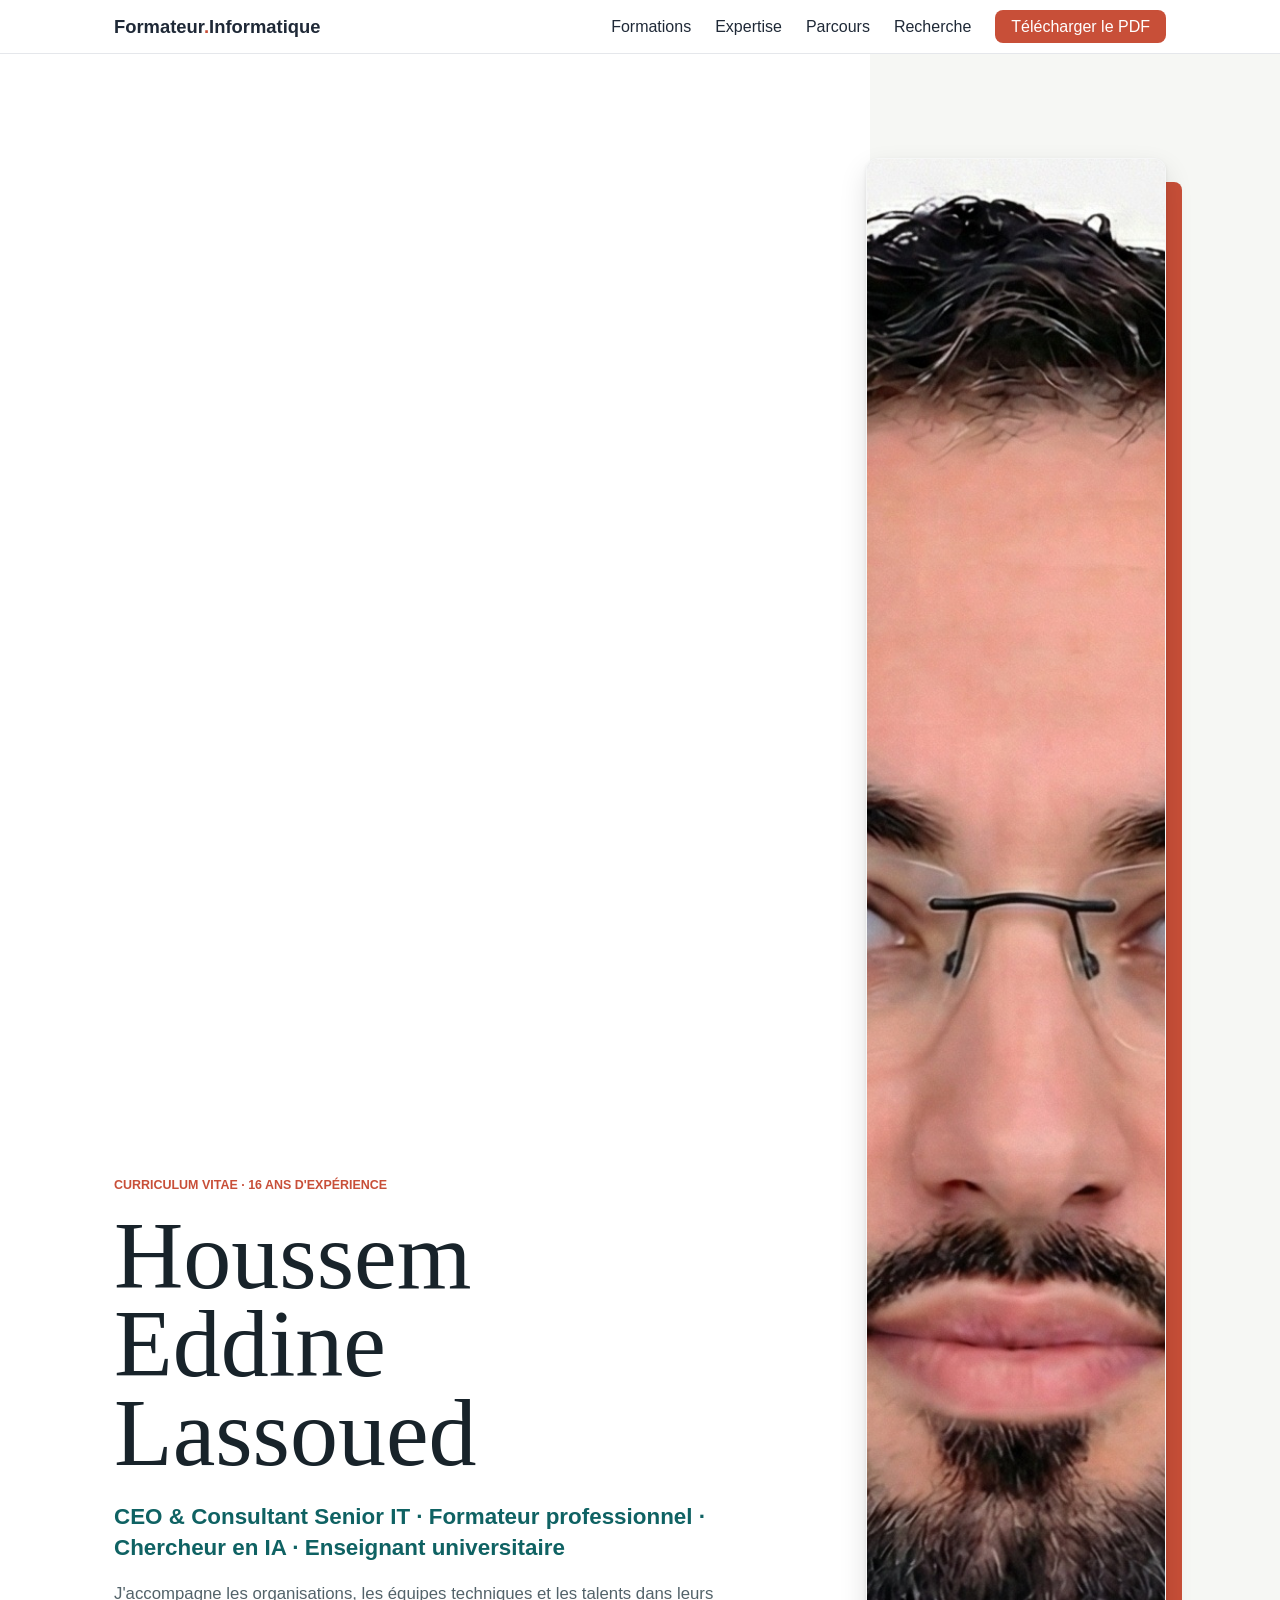
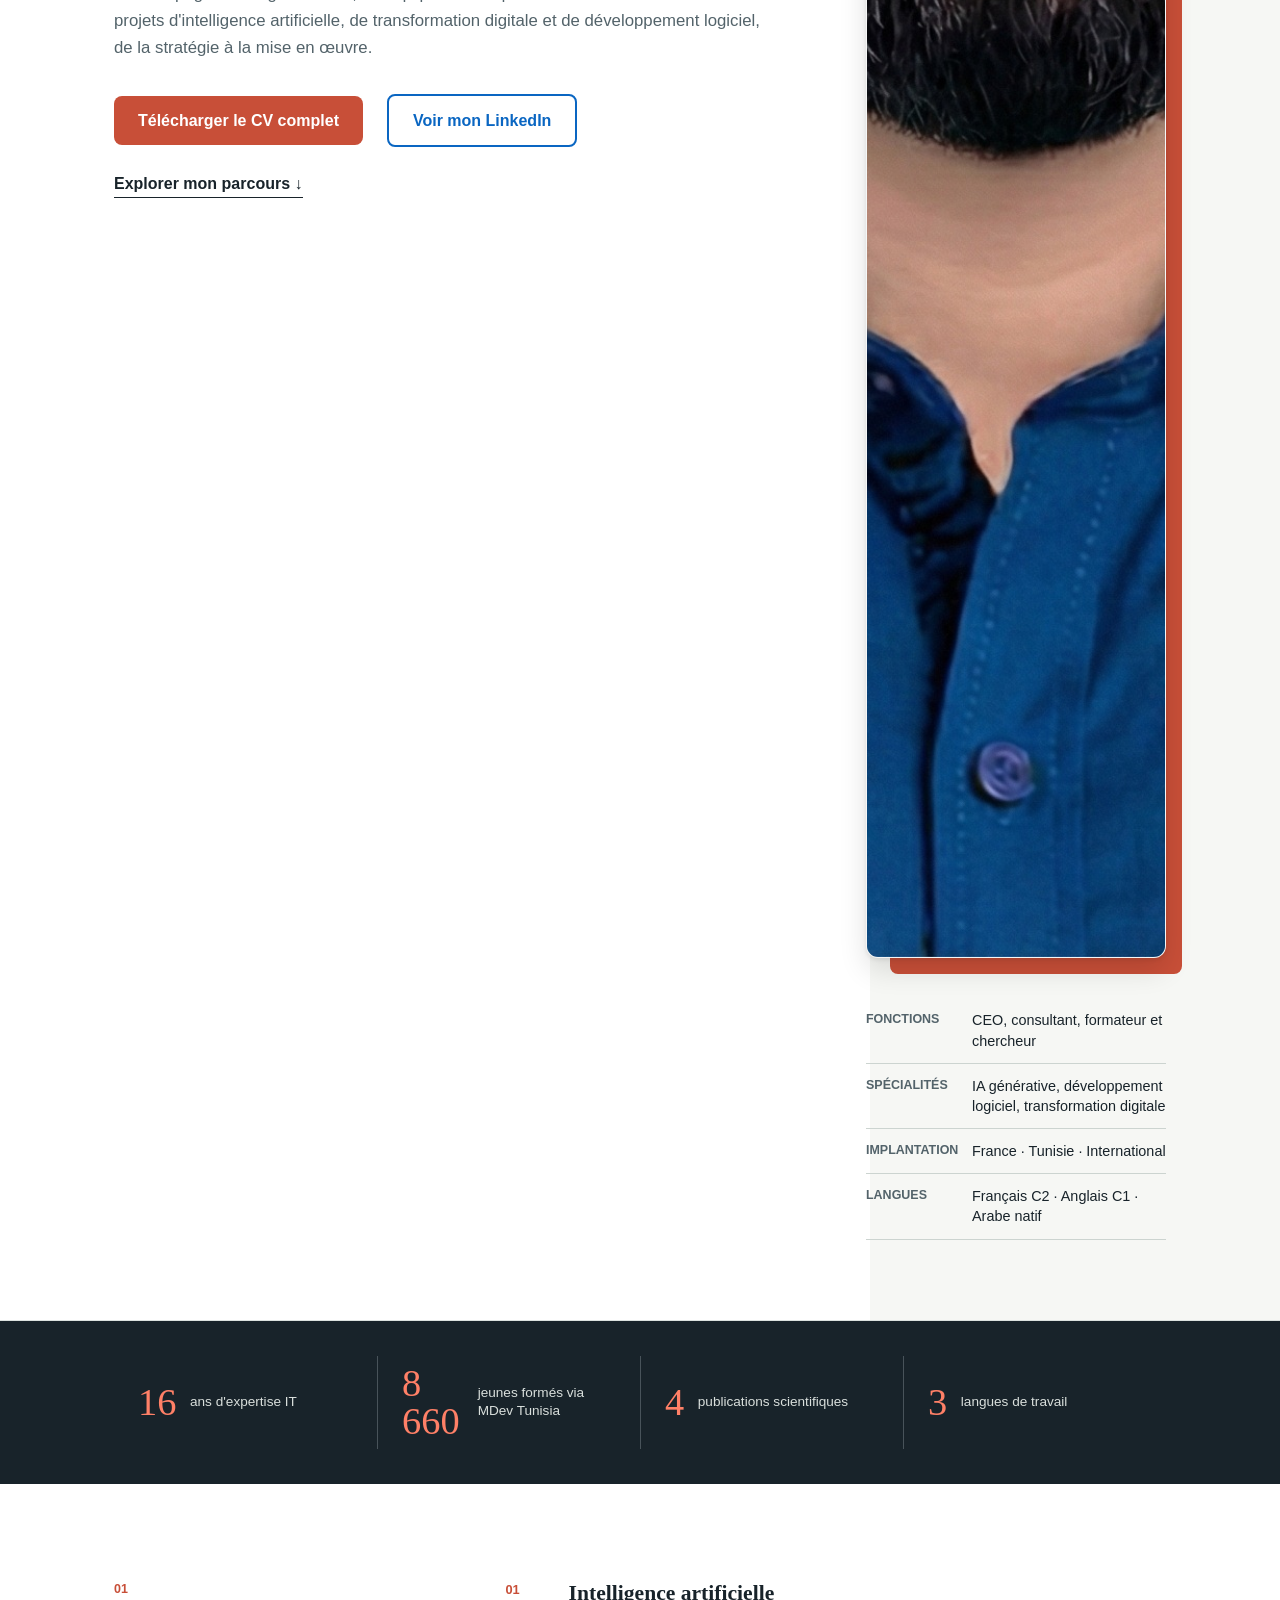
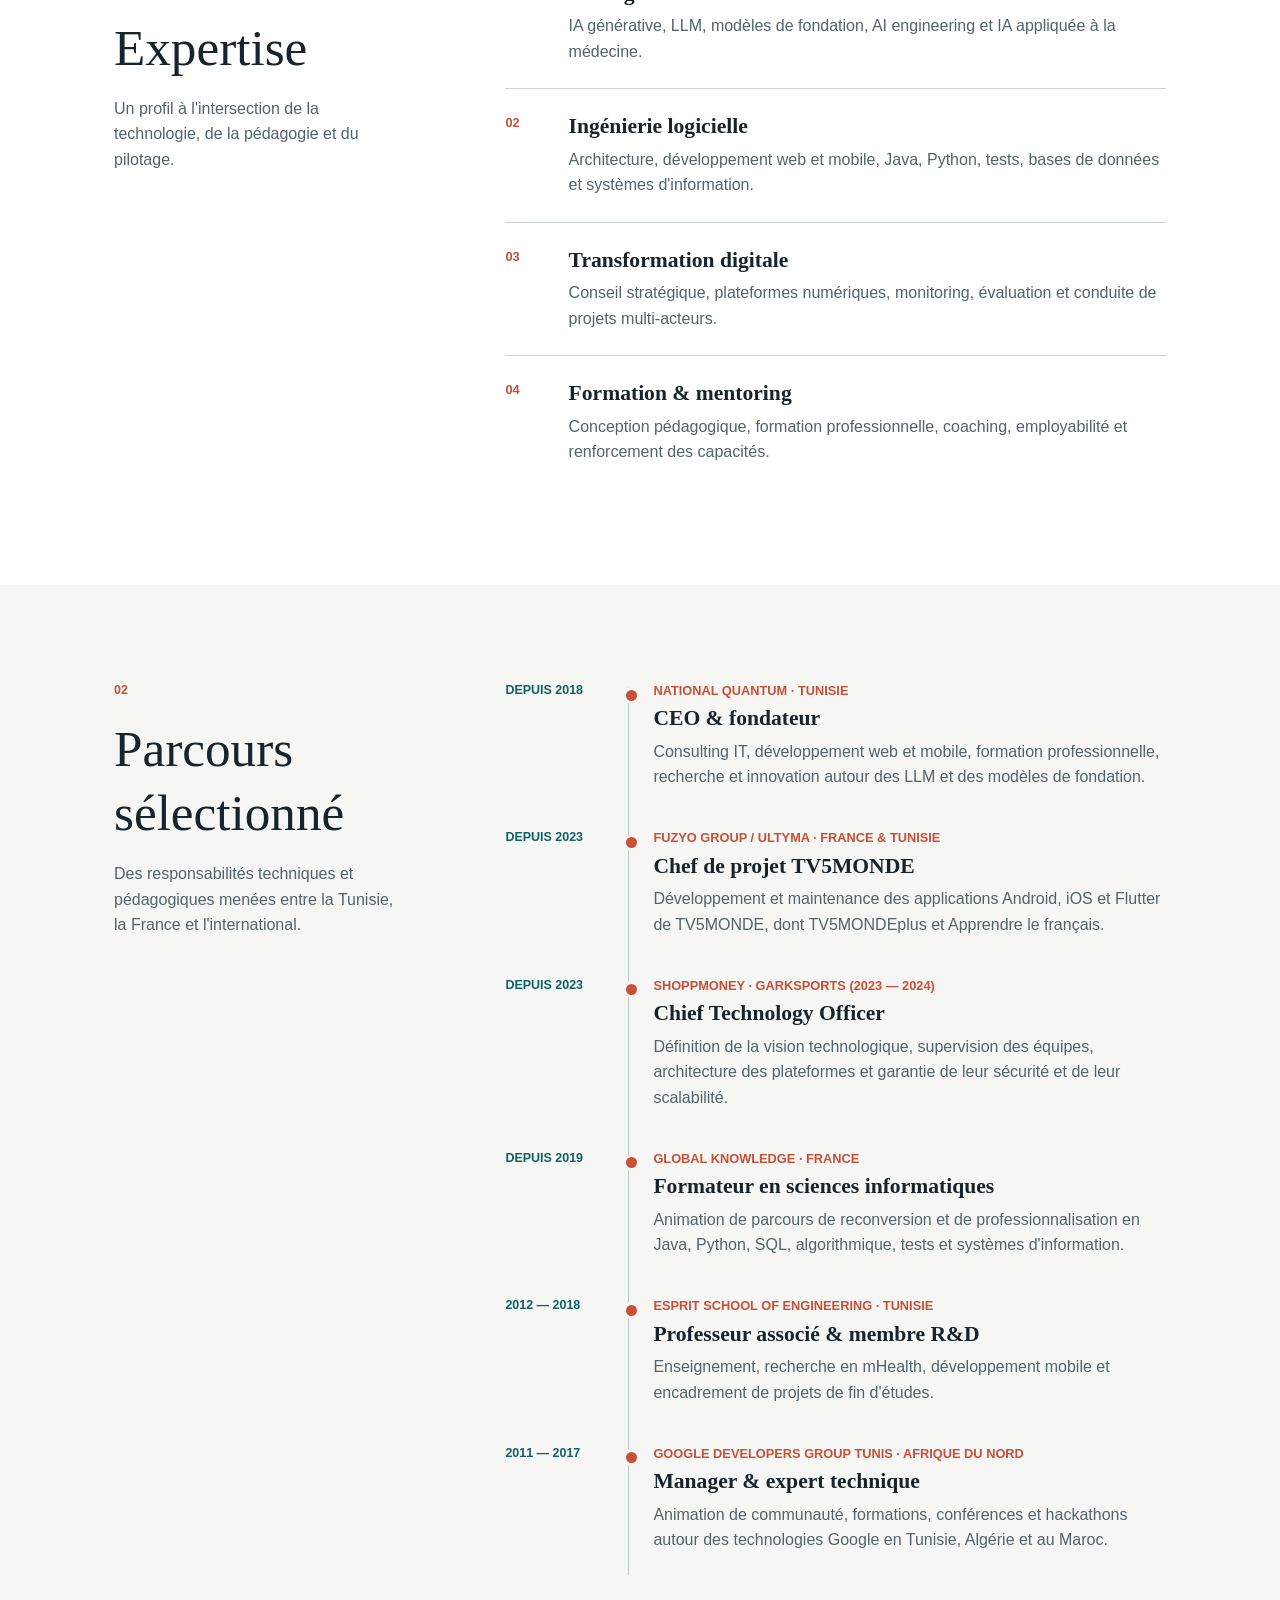
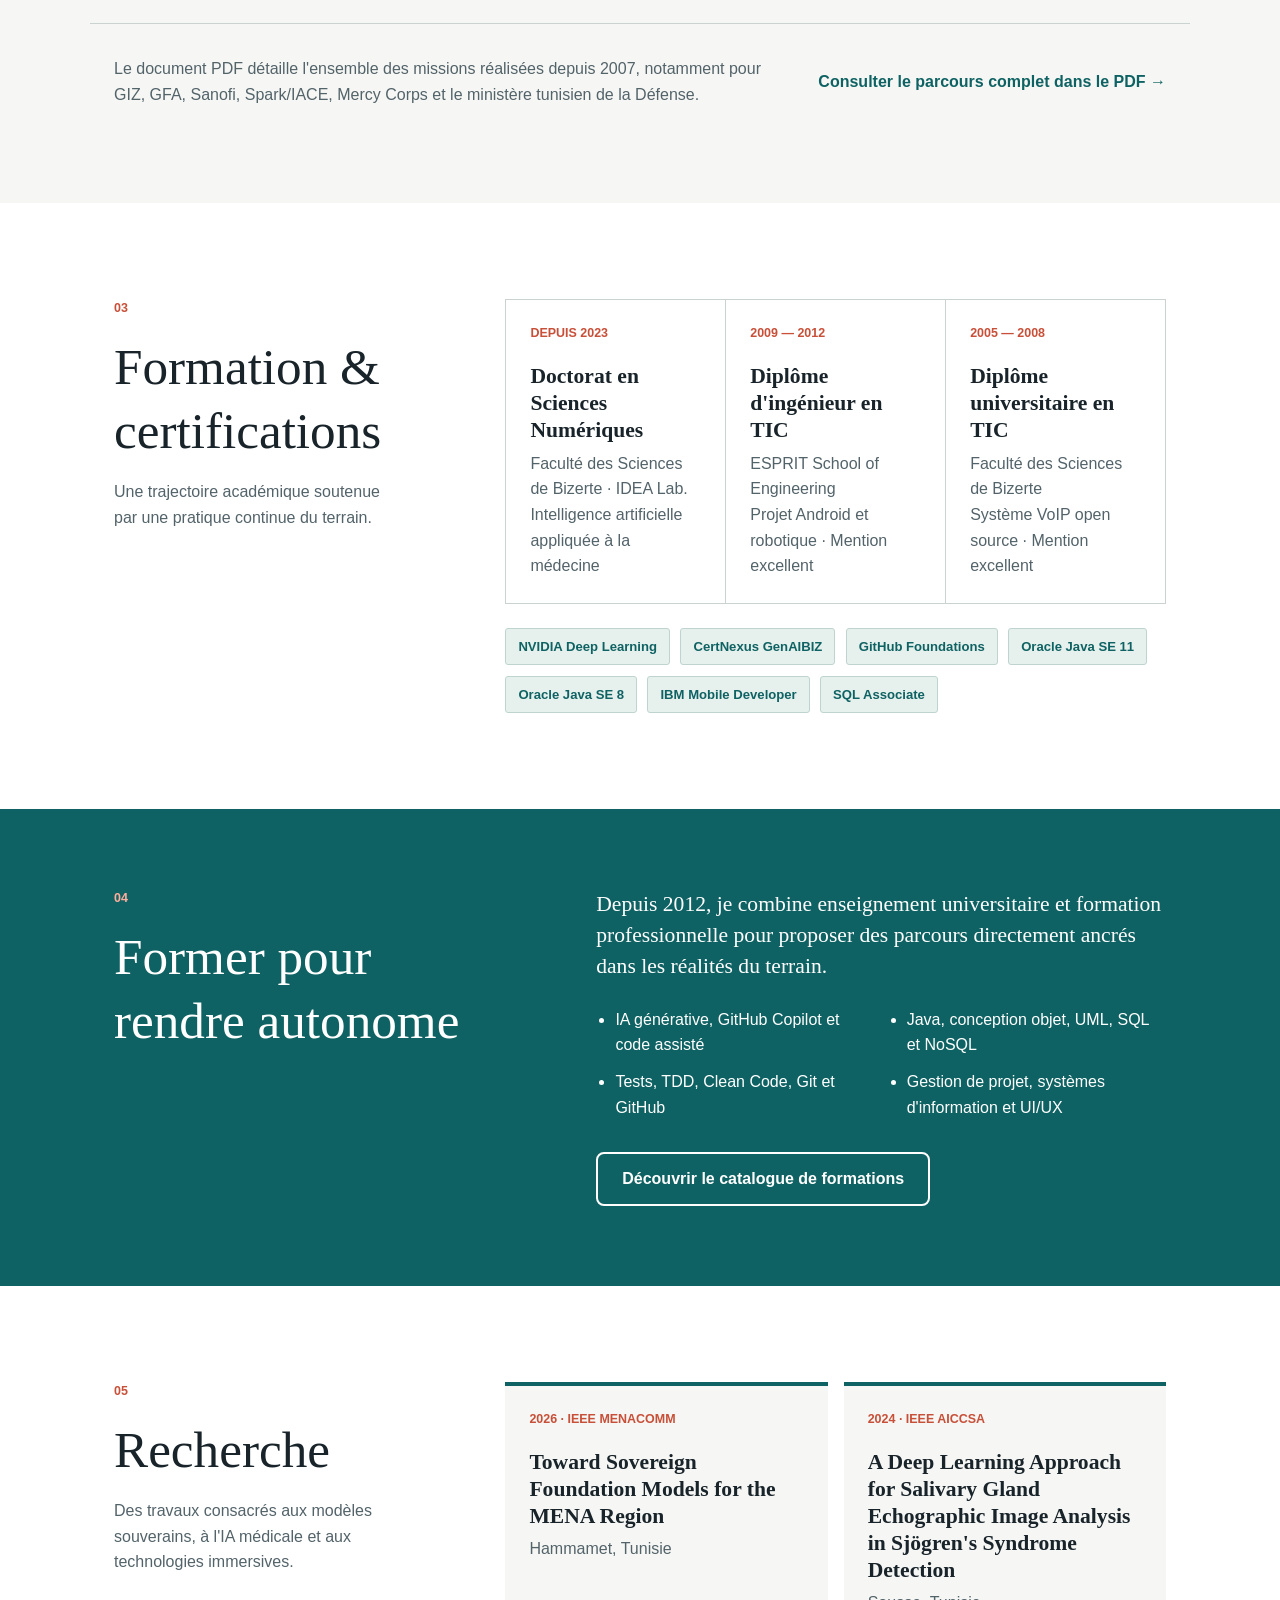
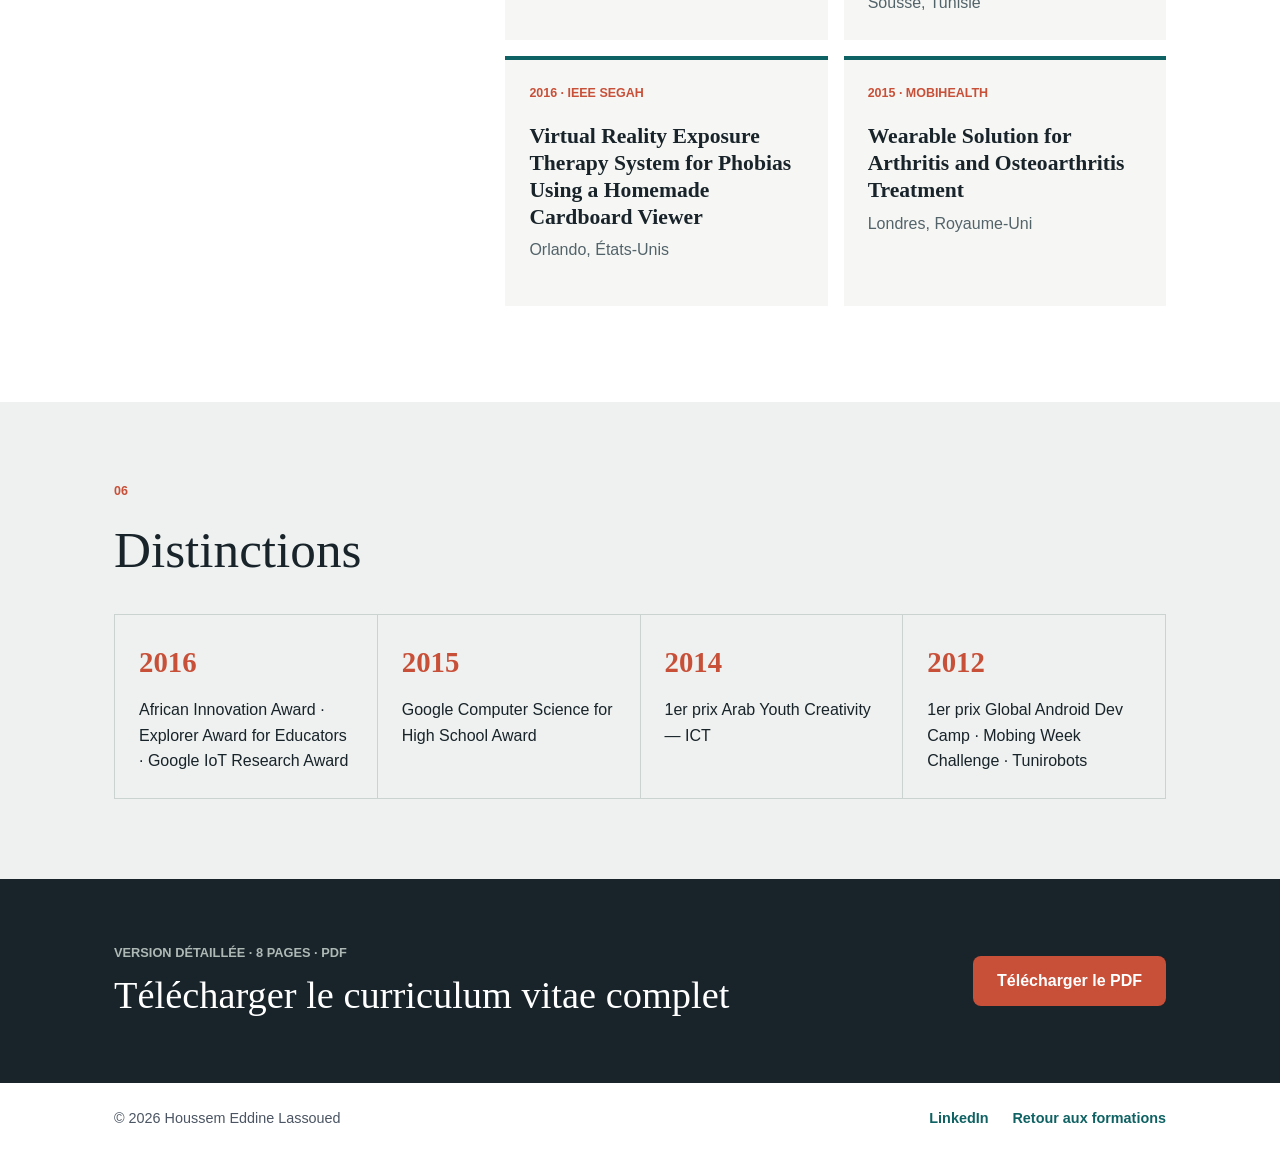
==== cv.html @ 853629d9 "Add online CV and portfolio updates" ====
<!DOCTYPE html>
<html lang="fr">
<head>
  <meta charset="UTF-8">
  <meta name="viewport" content="width=device-width, initial-scale=1.0">
  <title>CV — Houssem Eddine Lassoued</title>
  <meta name="description" content="CV de Houssem Eddine Lassoued, consultant senior IT, formateur professionnel, chercheur et enseignant spécialisé en intelligence artificielle et développement logiciel.">
  <link rel="stylesheet" href="styles.css">
</head>
<body class="cv-page">
  <header class="site-header">
    <div class="container header-inner">
      <a href="index.html" class="logo">Formateur<span>.</span>Informatique</a>
      <button class="nav-toggle" id="navToggle" aria-label="Ouvrir le menu" aria-expanded="false" aria-controls="primaryNav">
        <span></span><span></span><span></span>
      </button>
      <nav class="primary-nav" id="primaryNav" aria-label="Navigation principale">
        <ul>
          <li><a href="index.html">Formations</a></li>
          <li><a href="#expertise">Expertise</a></li>
          <li><a href="#parcours">Parcours</a></li>
          <li><a href="#recherche">Recherche</a></li>
          <li><a class="btn-cv" href="assets/cv/cv.pdf" download>Télécharger le PDF</a></li>
        </ul>
      </nav>
    </div>
  </header>

  <main id="main-content">
    <section class="cv-hero" aria-labelledby="cv-title">
      <div class="container cv-hero-grid">
        <div class="cv-identity">
          <p class="cv-kicker">Curriculum vitae · 16 ans d'expérience</p>
          <h1 id="cv-title">Houssem Eddine<br>Lassoued</h1>
          <p class="cv-role">CEO &amp; Consultant Senior IT · Formateur professionnel · Chercheur en IA · Enseignant universitaire</p>
          <p class="cv-summary">J'accompagne les organisations, les équipes techniques et les talents dans leurs projets d'intelligence artificielle, de transformation digitale et de développement logiciel, de la stratégie à la mise en œuvre.</p>
          <div class="cv-actions">
            <a class="btn btn-primary" href="assets/cv/cv.pdf" download>Télécharger le CV complet</a>
            <a class="btn cv-linkedin" href="https://www.linkedin.com/in/houssemeddinelassoued/" target="_blank" rel="noopener noreferrer">Voir mon LinkedIn</a>
            <a class="cv-text-link" href="#parcours">Explorer mon parcours <span aria-hidden="true">↓</span></a>
          </div>
        </div>
        <aside class="cv-profile-panel" aria-label="Profil en bref">
          <img class="cv-photo" src="assets/Houssem-2026-bleu.jpg" alt="Portrait de Houssem Eddine Lassoued en chemise bleue" width="1920" height="2400" fetchpriority="high">
          <dl class="cv-quick-facts">
            <div><dt>Fonctions</dt><dd>CEO, consultant, formateur et chercheur</dd></div>
            <div><dt>Spécialités</dt><dd>IA générative, développement logiciel, transformation digitale</dd></div>
            <div><dt>Implantation</dt><dd>France · Tunisie · International</dd></div>
            <div><dt>Langues</dt><dd>Français C2 · Anglais C1 · Arabe natif</dd></div>
          </dl>
        </aside>
      </div>
    </section>

    <section class="cv-impact" aria-label="Chiffres clés">
      <div class="container cv-stats">
        <div><strong>16</strong><span>ans d'expertise IT</span></div>
        <div><strong>8 660</strong><span>jeunes formés via MDev Tunisia</span></div>
        <div><strong>4</strong><span>publications scientifiques</span></div>
        <div><strong>3</strong><span>langues de travail</span></div>
      </div>
    </section>

    <section id="expertise" class="cv-section">
      <div class="container cv-section-grid">
        <div class="cv-section-heading">
          <p class="cv-section-number">01</p>
          <h2>Expertise</h2>
          <p>Un profil à l'intersection de la technologie, de la pédagogie et du pilotage.</p>
        </div>
        <div class="cv-expertise-list">
          <article>
            <p>01</p>
            <div><h3>Intelligence artificielle</h3><p>IA générative, LLM, modèles de fondation, AI engineering et IA appliquée à la médecine.</p></div>
          </article>
          <article>
            <p>02</p>
            <div><h3>Ingénierie logicielle</h3><p>Architecture, développement web et mobile, Java, Python, tests, bases de données et systèmes d'information.</p></div>
          </article>
          <article>
            <p>03</p>
            <div><h3>Transformation digitale</h3><p>Conseil stratégique, plateformes numériques, monitoring, évaluation et conduite de projets multi-acteurs.</p></div>
          </article>
          <article>
            <p>04</p>
            <div><h3>Formation &amp; mentoring</h3><p>Conception pédagogique, formation professionnelle, coaching, employabilité et renforcement des capacités.</p></div>
          </article>
        </div>
      </div>
    </section>

    <section id="parcours" class="cv-section cv-section-alt">
      <div class="container cv-section-grid">
        <div class="cv-section-heading">
          <p class="cv-section-number">02</p>
          <h2>Parcours sélectionné</h2>
          <p>Des responsabilités techniques et pédagogiques menées entre la Tunisie, la France et l'international.</p>
        </div>
        <div class="cv-timeline">
          <article>
            <div class="cv-timeline-date">Depuis 2018</div>
            <div><p class="cv-company">National Quantum · Tunisie</p><h3>CEO &amp; fondateur</h3><p>Consulting IT, développement web et mobile, formation professionnelle, recherche et innovation autour des LLM et des modèles de fondation.</p></div>
          </article>
          <article>
            <div class="cv-timeline-date">Depuis 2023</div>
            <div><p class="cv-company">Fuzyo Group / ULTYMA · France &amp; Tunisie</p><h3>Chef de projet TV5MONDE</h3><p>Développement et maintenance des applications Android, iOS et Flutter de TV5MONDE, dont TV5MONDEplus et Apprendre le français.</p></div>
          </article>
          <article>
            <div class="cv-timeline-date">Depuis 2023</div>
            <div><p class="cv-company">ShoppMoney · GarkSports (2023 — 2024)</p><h3>Chief Technology Officer</h3><p>Définition de la vision technologique, supervision des équipes, architecture des plateformes et garantie de leur sécurité et de leur scalabilité.</p></div>
          </article>
          <article>
            <div class="cv-timeline-date">Depuis 2019</div>
            <div><p class="cv-company">Global Knowledge · France</p><h3>Formateur en sciences informatiques</h3><p>Animation de parcours de reconversion et de professionnalisation en Java, Python, SQL, algorithmique, tests et systèmes d'information.</p></div>
          </article>
          <article>
            <div class="cv-timeline-date">2012 — 2018</div>
            <div><p class="cv-company">ESPRIT School of Engineering · Tunisie</p><h3>Professeur associé &amp; membre R&amp;D</h3><p>Enseignement, recherche en mHealth, développement mobile et encadrement de projets de fin d'études.</p></div>
          </article>
          <article>
            <div class="cv-timeline-date">2011 — 2017</div>
            <div><p class="cv-company">Google Developers Group Tunis · Afrique du Nord</p><h3>Manager &amp; expert technique</h3><p>Animation de communauté, formations, conférences et hackathons autour des technologies Google en Tunisie, Algérie et au Maroc.</p></div>
          </article>
        </div>
      </div>
      <div class="container cv-full-document">
        <p>Le document PDF détaille l'ensemble des missions réalisées depuis 2007, notamment pour GIZ, GFA, Sanofi, Spark/IACE, Mercy Corps et le ministère tunisien de la Défense.</p>
        <a href="assets/cv/cv.pdf" download>Consulter le parcours complet dans le PDF <span aria-hidden="true">→</span></a>
      </div>
    </section>

    <section id="formation" class="cv-section">
      <div class="container cv-section-grid">
        <div class="cv-section-heading">
          <p class="cv-section-number">03</p>
          <h2>Formation &amp; certifications</h2>
          <p>Une trajectoire académique soutenue par une pratique continue du terrain.</p>
        </div>
        <div>
          <div class="cv-education">
            <article><time>Depuis 2023</time><h3>Doctorat en Sciences Numériques</h3><p>Faculté des Sciences de Bizerte · IDEA Lab.<br>Intelligence artificielle appliquée à la médecine</p></article>
            <article><time>2009 — 2012</time><h3>Diplôme d'ingénieur en TIC</h3><p>ESPRIT School of Engineering<br>Projet Android et robotique · Mention excellent</p></article>
            <article><time>2005 — 2008</time><h3>Diplôme universitaire en TIC</h3><p>Faculté des Sciences de Bizerte<br>Système VoIP open source · Mention excellent</p></article>
          </div>
          <div class="cv-certifications" aria-label="Principales certifications">
            <span>NVIDIA Deep Learning</span>
            <span>CertNexus GenAIBIZ</span>
            <span>GitHub Foundations</span>
            <span>Oracle Java SE 11</span>
            <span>Oracle Java SE 8</span>
            <span>IBM Mobile Developer</span>
            <span>SQL Associate</span>
          </div>
        </div>
      </div>
    </section>

    <section id="formation-professionnelle" class="cv-feature">
      <div class="container cv-feature-grid">
        <div>
          <p class="cv-section-number">04</p>
          <h2>Former pour rendre autonome</h2>
        </div>
        <div>
          <p class="cv-feature-lead">Depuis 2012, je combine enseignement universitaire et formation professionnelle pour proposer des parcours directement ancrés dans les réalités du terrain.</p>
          <ul class="cv-feature-points">
            <li>IA générative, GitHub Copilot et code assisté</li>
            <li>Java, conception objet, UML, SQL et NoSQL</li>
            <li>Tests, TDD, Clean Code, Git et GitHub</li>
            <li>Gestion de projet, systèmes d'information et UI/UX</li>
          </ul>
          <a class="btn btn-secondary" href="index.html#formations">Découvrir le catalogue de formations</a>
        </div>
      </div>
    </section>

    <section id="recherche" class="cv-section">
      <div class="container cv-section-grid">
        <div class="cv-section-heading">
          <p class="cv-section-number">05</p>
          <h2>Recherche</h2>
          <p>Des travaux consacrés aux modèles souverains, à l'IA médicale et aux technologies immersives.</p>
        </div>
        <div class="cv-publications">
          <article><time>2026 · IEEE MENACOMM</time><h3>Toward Sovereign Foundation Models for the MENA Region</h3><p>Hammamet, Tunisie</p></article>
          <article><time>2024 · IEEE AICCSA</time><h3>A Deep Learning Approach for Salivary Gland Echographic Image Analysis in Sjögren's Syndrome Detection</h3><p>Sousse, Tunisie</p></article>
          <article><time>2016 · IEEE SeGAH</time><h3>Virtual Reality Exposure Therapy System for Phobias Using a Homemade Cardboard Viewer</h3><p>Orlando, États-Unis</p></article>
          <article><time>2015 · Mobihealth</time><h3>Wearable Solution for Arthritis and Osteoarthritis Treatment</h3><p>Londres, Royaume-Uni</p></article>
        </div>
      </div>
    </section>

    <section class="cv-awards">
      <div class="container">
        <p class="cv-section-number">06</p>
        <h2>Distinctions</h2>
        <div class="cv-awards-grid">
          <p><strong>2016</strong>African Innovation Award · Explorer Award for Educators · Google IoT Research Award</p>
          <p><strong>2015</strong>Google Computer Science for High School Award</p>
          <p><strong>2014</strong>1er prix Arab Youth Creativity — ICT</p>
          <p><strong>2012</strong>1er prix Global Android Dev Camp · Mobing Week Challenge · Tunirobots</p>
        </div>
      </div>
    </section>

    <section class="cv-download" aria-labelledby="download-title">
      <div class="container cv-download-inner">
        <div><p>Version détaillée · 8 pages · PDF</p><h2 id="download-title">Télécharger le curriculum vitae complet</h2></div>
        <a class="btn btn-primary" href="assets/cv/cv.pdf" download>Télécharger le PDF</a>
      </div>
    </section>
  </main>

  <footer class="site-footer">
    <div class="container cv-footer-inner">
      <p>&copy; <span id="year"></span> Houssem Eddine Lassoued</p>
      <div class="cv-footer-links">
        <a href="https://www.linkedin.com/in/houssemeddinelassoued/" target="_blank" rel="noopener noreferrer">LinkedIn</a>
        <a href="index.html">Retour aux formations</a>
      </div>
    </div>
  </footer>

  <script src="script.js"></script>
</body>
</html>
---- styles.css ----
/* ===== Variables ===== */
:root {
  --color-primary: #2563eb;
  --color-primary-dark: #1d4ed8;
  --color-text: #1f2937;
  --color-text-light: #4b5563;
  --color-bg: #ffffff;
  --color-bg-alt: #f8fafc;
  --color-border: #e5e7eb;
  --max-width: 1100px;
  --radius: 8px;
}

/* ===== Reset & Base ===== */
* {
  box-sizing: border-box;
}

body {
  margin: 0;
  font-family: "Segoe UI", Roboto, Helvetica, Arial, sans-serif;
  color: var(--color-text);
  background: var(--color-bg);
  line-height: 1.6;
}

h1, h2, h3 {
  line-height: 1.25;
  margin-top: 0;
}

a {
  color: var(--color-primary);
}

.container {
  max-width: var(--max-width);
  margin: 0 auto;
  padding: 0 1.5rem;
}

/* ===== Header / Nav ===== */
.site-header {
  position: sticky;
  top: 0;
  z-index: 100;
  background: var(--color-bg);
  border-bottom: 1px solid var(--color-border);
}

.header-inner {
  display: flex;
  align-items: center;
  justify-content: space-between;
  padding-top: 0.75rem;
  padding-bottom: 0.75rem;
}

.logo {
  font-weight: 700;
  font-size: 1.15rem;
  color: var(--color-text);
  text-decoration: none;
}

.logo span {
  color: var(--color-primary);
}

.primary-nav ul {
  list-style: none;
  display: flex;
  align-items: center;
  gap: 1.5rem;
  margin: 0;
  padding: 0;
}

.primary-nav a {
  text-decoration: none;
  color: var(--color-text);
  font-weight: 500;
}

.primary-nav a:hover,
.primary-nav a:focus-visible {
  color: var(--color-primary);
}

.btn-cv {
  background: var(--color-primary);
  color: #fff !important;
  padding: 0.5rem 1rem;
  border-radius: var(--radius);
}

.btn-cv:hover {
  background: var(--color-primary-dark);
}

.nav-toggle {
  display: none;
  flex-direction: column;
  gap: 4px;
  background: none;
  border: none;
  cursor: pointer;
  padding: 0.5rem;
}

.nav-toggle span {
  width: 24px;
  height: 2px;
  background: var(--color-text);
  display: block;
}

/* ===== Hero ===== */
.hero {
  background: var(--color-bg-alt);
  padding: 4rem 0;
  text-align: center;
}

.hero h1 {
  font-size: 2.1rem;
  max-width: 800px;
  margin: 0 auto 1rem;
}

.hero-subtitle {
  max-width: 650px;
  margin: 0 auto 2rem;
  color: var(--color-text-light);
  font-size: 1.1rem;
}

.hero-actions {
  display: flex;
  justify-content: center;
  gap: 1rem;
  flex-wrap: wrap;
}

.btn {
  display: inline-block;
  padding: 0.75rem 1.5rem;
  border-radius: var(--radius);
  text-decoration: none;
  font-weight: 600;
}

.btn-primary {
  background: var(--color-primary);
  color: #fff;
}

.btn-primary:hover {
  background: var(--color-primary-dark);
}

.btn-secondary {
  background: transparent;
  color: var(--color-primary);
  border: 2px solid var(--color-primary);
}

.btn-secondary:hover {
  background: var(--color-primary);
  color: #fff;
}

/* ===== About ===== */
.about {
  padding: 3.5rem 0;
}

.about p {
  max-width: 750px;
  color: var(--color-text-light);
}

/* ===== Formations intro & category nav ===== */
.formations-intro {
  padding: 1.5rem 0 2.5rem;
  background: var(--color-bg-alt);
}

.category-nav ul {
  list-style: none;
  display: flex;
  flex-wrap: wrap;
  gap: 0.6rem;
  padding: 0;
  margin: 1.5rem 0 0;
}

.category-nav a {
  display: inline-block;
  text-decoration: none;
  background: #fff;
  border: 1px solid var(--color-border);
  color: var(--color-text);
  padding: 0.4rem 0.9rem;
  border-radius: 999px;
  font-size: 0.9rem;
}

.category-nav a:hover,
.category-nav a:focus-visible {
  border-color: var(--color-primary);
  color: var(--color-primary);
}

/* ===== Category titles ===== */
.category-title {
  margin-top: 3rem;
  padding-top: 1.5rem;
  border-top: 3px solid var(--color-primary);
  font-size: 1.5rem;
  scroll-margin-top: 80px;
}

/* ===== Training sections ===== */
.training {
  padding: 1.5rem 0;
  border-bottom: 1px solid var(--color-border);
  scroll-margin-top: 80px;
}

.training h3 {
  font-size: 1.25rem;
  margin-bottom: 0.35rem;
}

.training-meta {
  color: var(--color-text-light);
  font-size: 0.9rem;
  margin: 0 0 0.75rem;
}

.training-objectives {
  margin: 0.75rem 0;
  padding-left: 1.2rem;
}

.training-objectives li {
  margin-bottom: 0.3rem;
}

.training-link {
  display: inline-block;
  margin-top: 0.5rem;
  font-weight: 600;
  text-decoration: none;
  background: none;
  border: 2px solid var(--color-primary);
  color: var(--color-primary);
  padding: 0.5rem 1.1rem;
  border-radius: var(--radius);
  cursor: pointer;
  font-size: 0.95rem;
}

.training-link:hover,
.training-link:focus-visible {
  background: var(--color-primary);
  color: #fff;
}

/* ===== Modal (popup programme détaillé) ===== */
.modal-overlay {
  position: fixed;
  inset: 0;
  background: rgba(15, 23, 42, 0.6);
  display: flex;
  align-items: center;
  justify-content: center;
  padding: 1.5rem;
  z-index: 1000;
}

.modal-overlay[hidden] {
  display: none;
}

.modal {
  position: relative;
  background: #fff;
  border-radius: var(--radius);
  max-width: 880px;
  width: 100%;
  max-height: 90vh;
  overflow-y: auto;
  padding: 2.25rem;
  box-shadow: 0 20px 50px rgba(0, 0, 0, 0.25);
}

.modal-close {
  position: absolute;
  top: 0.75rem;
  right: 0.75rem;
  background: none;
  border: none;
  font-size: 1.75rem;
  line-height: 1;
  cursor: pointer;
  color: var(--color-text-light);
  padding: 0.25rem 0.5rem;
}

.modal-close:hover,
.modal-close:focus-visible {
  color: var(--color-text);
}

.modal-meta {
  color: var(--color-text-light);
  font-size: 0.9rem;
  margin-bottom: 1rem;
}

.modal-body h4 {
  margin-bottom: 0.65rem;
  font-size: 1.05rem;
  color: var(--color-text);
}

.modal-body ul {
  margin: 0 0 1rem;
  padding-left: 1.2rem;
}

.modal-body li {
  margin-bottom: 0.3rem;
}

.modal-section {
  padding: 1.1rem 0;
  border-top: 1px solid var(--color-border);
}

.modal-section:first-child {
  padding-top: 0;
  border-top: 0;
}

.modal-section > p {
  margin: 0;
}

.modal-days {
  display: grid;
  gap: 0.9rem;
}

.modal-day {
  padding: 1rem 1.1rem;
  background: var(--color-bg-alt);
  border-left: 4px solid var(--color-primary);
  border-radius: 0 var(--radius) var(--radius) 0;
}

.modal-day h5 {
  margin: 0 0 0.75rem;
  font-size: 1rem;
  color: var(--color-primary-dark);
}

.modal-day > p {
  margin: 0;
}

.modal-module + .modal-module {
  margin-top: 0.85rem;
}

.modal-module h6 {
  margin: 0 0 0.3rem;
  font-size: 0.95rem;
}

.modal-module ul {
  margin-bottom: 0;
}

.modal-workshop {
  margin-top: 0.9rem !important;
  padding-top: 0.75rem;
  border-top: 1px dashed var(--color-border);
  color: var(--color-text-light);
}

/* ===== Contact ===== */
.contact {
  padding: 3rem 0 4rem;
  text-align: center;
  background: var(--color-bg-alt);
}

.contact p {
  max-width: 600px;
  margin: 0 auto 1.5rem;
  color: var(--color-text-light);
}

/* ===== Footer ===== */
.site-footer {
  padding: 1.5rem 0;
  text-align: center;
  color: var(--color-text-light);
  font-size: 0.9rem;
}

/* ===== Web CV ===== */
.cv-page {
  --cv-ink: #18232a;
  --cv-muted: #53636a;
  --cv-paper: #f6f7f4;
  --cv-accent: #c84f38;
  --cv-teal: #0f6263;
  color: var(--cv-ink);
  background: #fff;
  letter-spacing: 0;
}

.cv-page h1,
.cv-page h2,
.cv-page h3 {
  font-family: Georgia, "Times New Roman", serif;
  letter-spacing: 0;
}

.cv-page .site-header {
  background: rgba(255, 255, 255, 0.97);
}

.cv-page .logo span,
.cv-page .primary-nav a:hover,
.cv-page .primary-nav a:focus-visible {
  color: var(--cv-accent);
}

.cv-page .btn-cv,
.cv-page .btn-primary {
  background: var(--cv-accent);
}

.cv-page .btn-cv:hover,
.cv-page .btn-primary:hover,
.cv-page .btn-cv:focus-visible,
.cv-page .btn-primary:focus-visible {
  background: #a93c28;
}

.cv-hero {
  min-height: calc(100vh - 65px);
  display: flex;
  align-items: center;
  padding: 5rem 0;
  background: linear-gradient(90deg, #fff 0 68%, var(--cv-paper) 68% 100%);
  border-bottom: 1px solid #dce2df;
}

.cv-hero-grid {
  display: grid;
  grid-template-columns: minmax(0, 1.55fr) minmax(300px, 0.65fr);
  gap: clamp(3rem, 8vw, 7rem);
  align-items: center;
}

.cv-kicker,
.cv-section-number {
  margin: 0 0 1rem;
  color: var(--cv-accent);
  font-size: 0.78rem;
  font-weight: 800;
  text-transform: uppercase;
}

.cv-identity h1 {
  margin-bottom: 1.5rem;
  font-size: clamp(3.4rem, 7.5vw, 6.8rem);
  font-weight: 500;
  line-height: 0.92;
}

.cv-role {
  max-width: 720px;
  margin: 0 0 1.1rem;
  color: var(--cv-teal);
  font-size: clamp(1.1rem, 2vw, 1.4rem);
  font-weight: 700;
  line-height: 1.4;
}

.cv-summary {
  max-width: 680px;
  margin: 0;
  color: var(--cv-muted);
  font-size: 1.05rem;
}

.cv-actions {
  display: flex;
  align-items: center;
  gap: 1.5rem;
  flex-wrap: wrap;
  margin-top: 2rem;
}

.cv-text-link {
  color: var(--cv-ink);
  font-weight: 700;
  text-decoration: none;
  border-bottom: 1px solid var(--cv-ink);
}

.cv-text-link:hover,
.cv-text-link:focus-visible {
  color: var(--cv-accent);
  border-color: var(--cv-accent);
}

.cv-linkedin {
  color: #0a66c2;
  background: #fff;
  border: 2px solid #0a66c2;
}

.cv-linkedin:hover,
.cv-linkedin:focus-visible {
  color: #fff;
  background: #0a66c2;
}

.cv-profile-panel {
  padding-top: 1.5rem;
}

.cv-photo {
  display: block;
  width: min(100%, 320px);
  aspect-ratio: 4 / 5;
  margin: 0 auto 2rem;
  object-fit: cover;
  object-position: center 32%;
  background: #e9eceb;
  border-radius: 12px;
  box-shadow:
    0 12px 28px rgba(0, 0, 0, 0.12),
    0 2px 4px rgba(0, 0, 0, 0.08),
    20px 20px 0px -4px var(--cv-accent);
  border: 1px solid rgba(255, 255, 255, 0.6);
  transition: transform 0.3s cubic-bezier(0.33, 0.66, 0.66, 1), box-shadow 0.3s ease;
}

.cv-photo:hover {
  transform: translateY(-4px);
  box-shadow:
    0 16px 32px rgba(0, 0, 0, 0.15),
    0 2px 4px rgba(0, 0, 0, 0.08),
    20px 20px 0px -4px var(--cv-accent);
}

.cv-quick-facts {
  margin: 2.5rem 0 0;
}

.cv-quick-facts div {
  display: grid;
  grid-template-columns: 90px 1fr;
  gap: 1rem;
  padding: 0.75rem 0;
  border-bottom: 1px solid #ccd4d0;
}

.cv-quick-facts dt {
  color: var(--cv-muted);
  font-size: 0.78rem;
  font-weight: 700;
  text-transform: uppercase;
}

.cv-quick-facts dd {
  margin: 0;
  font-size: 0.9rem;
  line-height: 1.4;
}

.cv-impact {
  color: #fff;
  background: var(--cv-ink);
}

.cv-stats {
  display: grid;
  grid-template-columns: repeat(4, 1fr);
  padding-top: 2.2rem;
  padding-bottom: 2.2rem;
}

.cv-stats div {
  display: flex;
  align-items: center;
  gap: 0.85rem;
  min-width: 0;
  padding: 0.5rem 1.5rem;
  border-left: 1px solid #48535a;
}

.cv-stats div:first-child {
  border-left: 0;
}

.cv-stats strong {
  color: #ff8067;
  font-family: Georgia, "Times New Roman", serif;
  font-size: 2.4rem;
  font-weight: 500;
  line-height: 1;
}

.cv-stats span {
  color: #d9dfdc;
  font-size: 0.85rem;
  line-height: 1.3;
}

.cv-section {
  padding: 6rem 0;
  scroll-margin-top: 70px;
}

.cv-section-alt {
  background: var(--cv-paper);
}

.cv-section-grid {
  display: grid;
  grid-template-columns: minmax(220px, 0.7fr) minmax(0, 1.6fr);
  gap: clamp(3rem, 8vw, 8rem);
}

.cv-section-heading h2,
.cv-feature h2,
.cv-awards h2,
.cv-download h2 {
  margin-bottom: 1rem;
  font-size: clamp(2.1rem, 4vw, 3.6rem);
  font-weight: 500;
}

.cv-section-heading > p:last-child {
  color: var(--cv-muted);
}

.cv-expertise-list article {
  display: grid;
  grid-template-columns: 44px 1fr;
  gap: 1.2rem;
  padding: 1.5rem 0;
  border-top: 1px solid #cbd3d0;
}

.cv-expertise-list article:first-child {
  padding-top: 0;
  border-top: 0;
}

.cv-expertise-list article > p {
  margin: 0;
  color: var(--cv-accent);
  font-size: 0.8rem;
  font-weight: 800;
}

.cv-expertise-list h3,
.cv-timeline h3,
.cv-education h3,
.cv-publications h3 {
  margin-bottom: 0.4rem;
  font-size: 1.35rem;
}

.cv-expertise-list article div p,
.cv-timeline article div > p:last-child,
.cv-education p,
.cv-publications p {
  margin: 0;
  color: var(--cv-muted);
}

.cv-timeline {
  position: relative;
}

.cv-timeline::before {
  position: absolute;
  top: 0.4rem;
  bottom: 1rem;
  left: 123px;
  width: 1px;
  content: "";
  background: #bdc9c5;
}

.cv-timeline article {
  position: relative;
  display: grid;
  grid-template-columns: 100px 1fr;
  gap: 3rem;
  padding: 0 0 2.4rem;
}

.cv-timeline article::before {
  position: absolute;
  top: 0.35rem;
  left: 118px;
  width: 11px;
  height: 11px;
  content: "";
  background: var(--cv-accent);
  border: 3px solid var(--cv-paper);
  border-radius: 50%;
}

.cv-timeline-date {
  color: var(--cv-teal);
  font-size: 0.78rem;
  font-weight: 800;
  text-transform: uppercase;
}

.cv-company {
  margin: 0 0 0.25rem;
  color: var(--cv-accent);
  font-size: 0.8rem;
  font-weight: 800;
  text-transform: uppercase;
}

.cv-full-document {
  display: flex;
  align-items: center;
  justify-content: space-between;
  gap: 2rem;
  margin-top: 2rem;
  padding-top: 2rem;
  border-top: 1px solid #cbd3d0;
}

.cv-full-document p {
  max-width: 700px;
  margin: 0;
  color: var(--cv-muted);
}

.cv-full-document a {
  flex: 0 0 auto;
  color: var(--cv-teal);
  font-weight: 700;
  text-decoration: none;
}

.cv-education {
  display: grid;
  grid-template-columns: repeat(3, 1fr);
  gap: 1px;
  background: #cbd3d0;
  border: 1px solid #cbd3d0;
}

.cv-education article {
  padding: 1.5rem;
  background: #fff;
}

.cv-education time,
.cv-publications time {
  display: block;
  margin-bottom: 1.2rem;
  color: var(--cv-accent);
  font-size: 0.78rem;
  font-weight: 800;
  text-transform: uppercase;
}

.cv-certifications {
  display: flex;
  flex-wrap: wrap;
  gap: 0.65rem;
  margin-top: 1.5rem;
}

.cv-certifications span {
  padding: 0.45rem 0.75rem;
  color: var(--cv-teal);
  background: #e6f0ed;
  border: 1px solid #bfd4cf;
  border-radius: 3px;
  font-size: 0.82rem;
  font-weight: 700;
}

.cv-feature {
  padding: 5rem 0;
  color: #fff;
  background: var(--cv-teal);
}

.cv-feature-grid {
  display: grid;
  grid-template-columns: minmax(260px, 0.8fr) minmax(0, 1.2fr);
  gap: clamp(3rem, 8vw, 8rem);
}

.cv-feature .cv-section-number {
  color: #ffad9d;
}

.cv-feature-lead {
  margin-top: 0;
  font-family: Georgia, "Times New Roman", serif;
  font-size: 1.35rem;
  line-height: 1.45;
}

.cv-feature-points {
  display: grid;
  grid-template-columns: repeat(2, 1fr);
  gap: 0.7rem 2rem;
  margin: 1.5rem 0 2rem;
  padding-left: 1.2rem;
}

.cv-feature .btn-secondary {
  color: #fff;
  border-color: #fff;
}

.cv-feature .btn-secondary:hover,
.cv-feature .btn-secondary:focus-visible {
  color: var(--cv-teal);
  background: #fff;
}

.cv-publications {
  display: grid;
  grid-template-columns: repeat(2, minmax(0, 1fr));
  gap: 1rem;
}

.cv-publications article {
  min-height: 250px;
  padding: 1.5rem;
  background: var(--cv-paper);
  border-top: 4px solid var(--cv-teal);
}

.cv-publications h3 {
  overflow-wrap: anywhere;
}

.cv-awards {
  padding: 5rem 0;
  background: #eef1ef;
}

.cv-awards-grid {
  display: grid;
  grid-template-columns: repeat(4, 1fr);
  gap: 1px;
  margin-top: 2rem;
  background: #cbd3d0;
  border: 1px solid #cbd3d0;
}

.cv-awards-grid p {
  margin: 0;
  padding: 1.5rem;
  background: #eef1ef;
}

.cv-awards-grid strong {
  display: block;
  margin-bottom: 0.75rem;
  color: var(--cv-accent);
  font-family: Georgia, "Times New Roman", serif;
  font-size: 1.8rem;
}

.cv-download {
  padding: 4rem 0;
  color: #fff;
  background: var(--cv-ink);
}

.cv-download-inner {
  display: flex;
  align-items: center;
  justify-content: space-between;
  gap: 2rem;
}

.cv-download p {
  margin: 0 0 0.5rem;
  color: #aeb9b5;
  font-size: 0.8rem;
  font-weight: 700;
  text-transform: uppercase;
}

.cv-download h2 {
  margin: 0;
  font-size: clamp(1.8rem, 3vw, 2.8rem);
}

.cv-footer-inner {
  display: flex;
  justify-content: space-between;
  gap: 1rem;
}

.cv-footer-inner p {
  margin: 0;
}

.cv-footer-inner a {
  color: var(--cv-teal);
  font-weight: 700;
  text-decoration: none;
}

.cv-footer-links {
  display: flex;
  gap: 1.5rem;
}

/* ===== Responsive ===== */
@media (max-width: 768px) {
  .nav-toggle {
    display: flex;
  }

  .primary-nav {
    display: none;
    position: absolute;
    top: 100%;
    left: 0;
    right: 0;
    background: var(--color-bg);
    border-bottom: 1px solid var(--color-border);
  }

  .primary-nav.open {
    display: block;
  }

  .primary-nav ul {
    flex-direction: column;
    align-items: flex-start;
    gap: 0;
    padding: 1rem 1.5rem;
  }

  .primary-nav li {
    width: 100%;
    padding: 0.5rem 0;
  }

  .hero h1 {
    font-size: 1.6rem;
  }

  .modal-overlay {
    align-items: flex-end;
    padding: 0;
  }

  .modal {
    max-height: 94vh;
    padding: 1.5rem 1.1rem;
    border-radius: var(--radius) var(--radius) 0 0;
  }

  .modal h3 {
    padding-right: 2rem;
    font-size: 1.2rem;
  }

  .modal-day {
    padding: 0.9rem;
  }

  .cv-hero {
    min-height: auto;
    padding: 3.5rem 0 4.5rem;
    background: #fff;
  }

  .cv-hero-grid,
  .cv-section-grid,
  .cv-feature-grid {
    grid-template-columns: 1fr;
    gap: 3rem;
  }

  .cv-identity h1 {
    font-size: clamp(3rem, 16vw, 5rem);
  }

  .cv-profile-panel {
    padding: 0;
  }

  .cv-photo {
    width: min(80vw, 280px);
    border-radius: 10px;
  }

  .cv-stats {
    grid-template-columns: repeat(2, 1fr);
  }

  .cv-stats div {
    border-top: 1px solid #48535a;
    border-left: 0;
  }

  .cv-stats div:nth-child(-n + 2) {
    border-top: 0;
  }

  .cv-section {
    padding: 4rem 0;
  }

  .cv-full-document,
  .cv-download-inner {
    align-items: flex-start;
    flex-direction: column;
  }

  .cv-education,
  .cv-awards-grid {
    grid-template-columns: 1fr;
  }

  .cv-feature-points,
  .cv-publications {
    grid-template-columns: 1fr;
  }

  .cv-publications article {
    min-height: 0;
  }

  .cv-footer-inner {
    align-items: center;
    flex-direction: column;
  }
}

@media (max-width: 480px) {
  .cv-actions {
    align-items: flex-start;
    flex-direction: column;
  }

  .cv-footer-links {
    align-items: center;
    flex-direction: column;
    gap: 0.5rem;
  }

  .cv-stats {
    grid-template-columns: 1fr;
  }

  .cv-stats div:nth-child(2) {
    border-top: 1px solid #48535a;
  }

  .cv-timeline::before {
    left: 7px;
  }

  .cv-timeline article {
    grid-template-columns: 1fr;
    gap: 0.5rem;
    padding-left: 2rem;
  }

  .cv-timeline article::before {
    left: 2px;
  }

  .cv-quick-facts div {
    grid-template-columns: 1fr;
    gap: 0.2rem;
  }
}
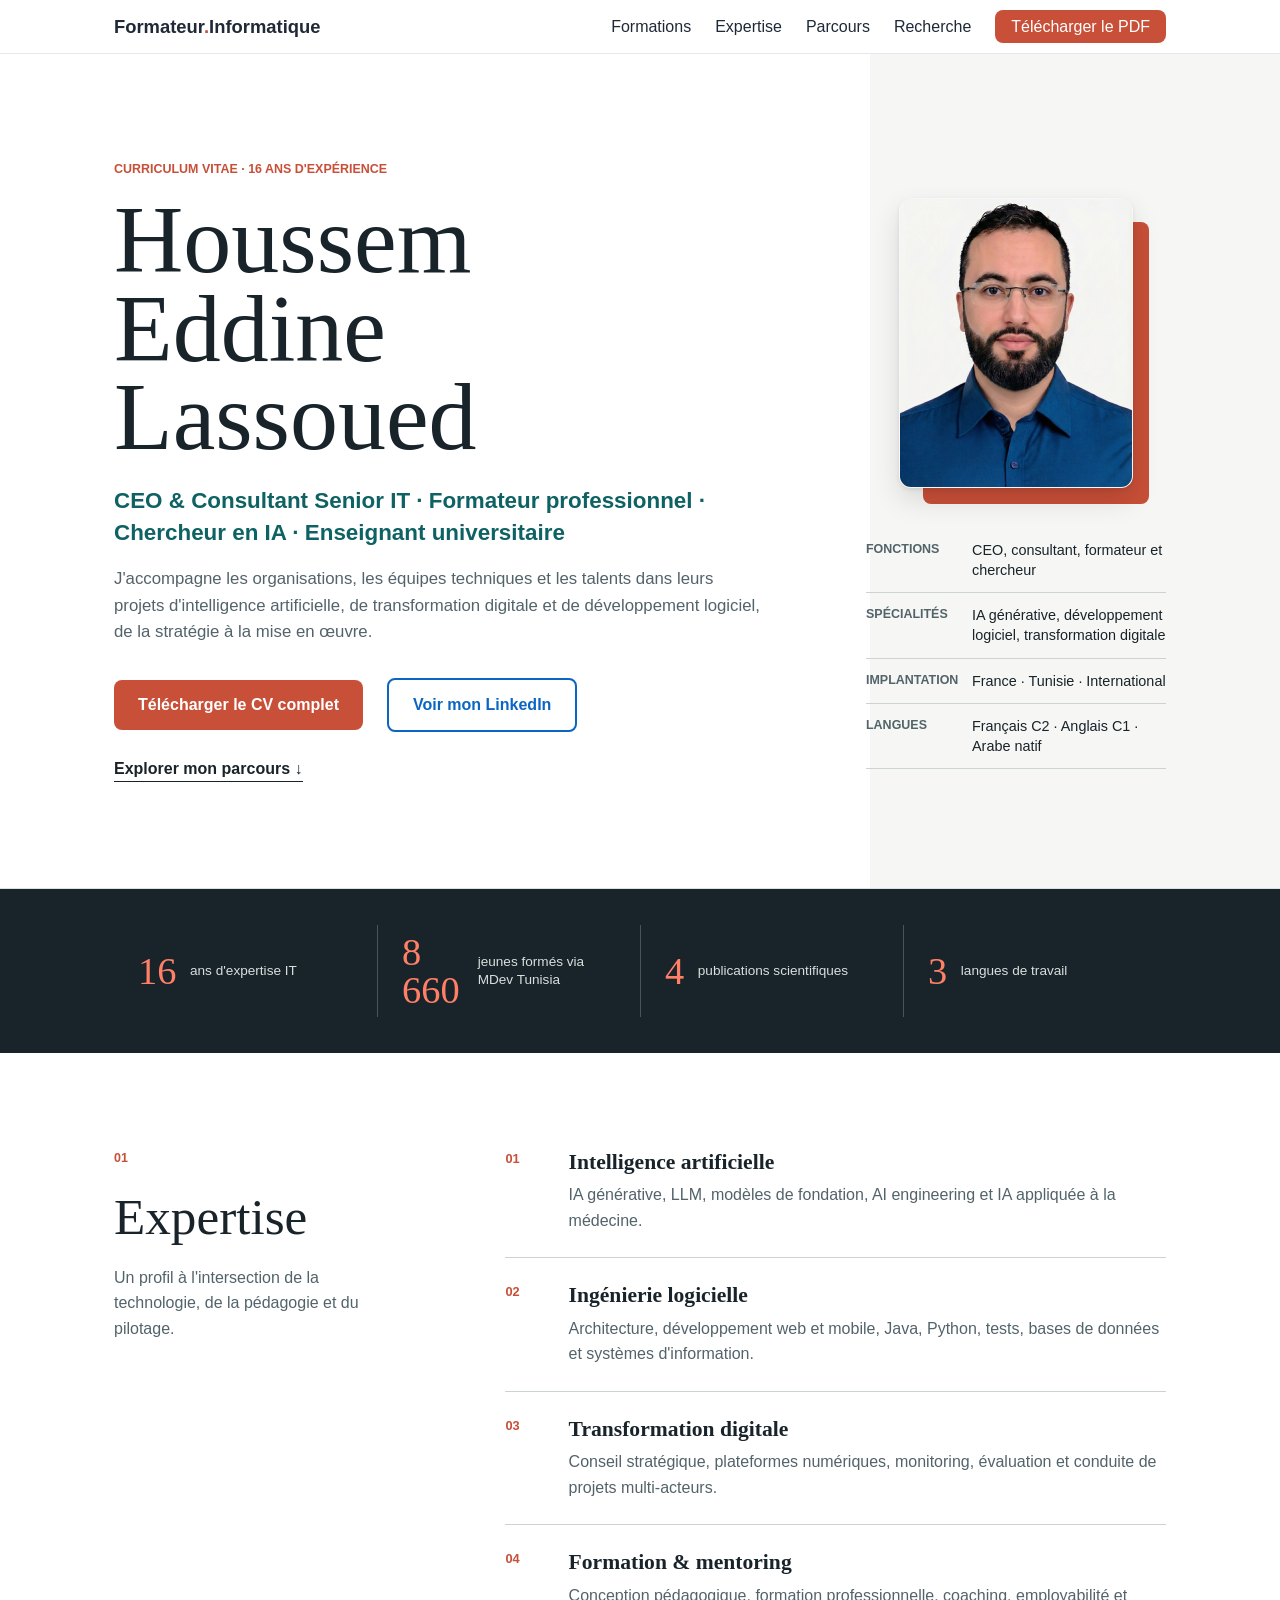
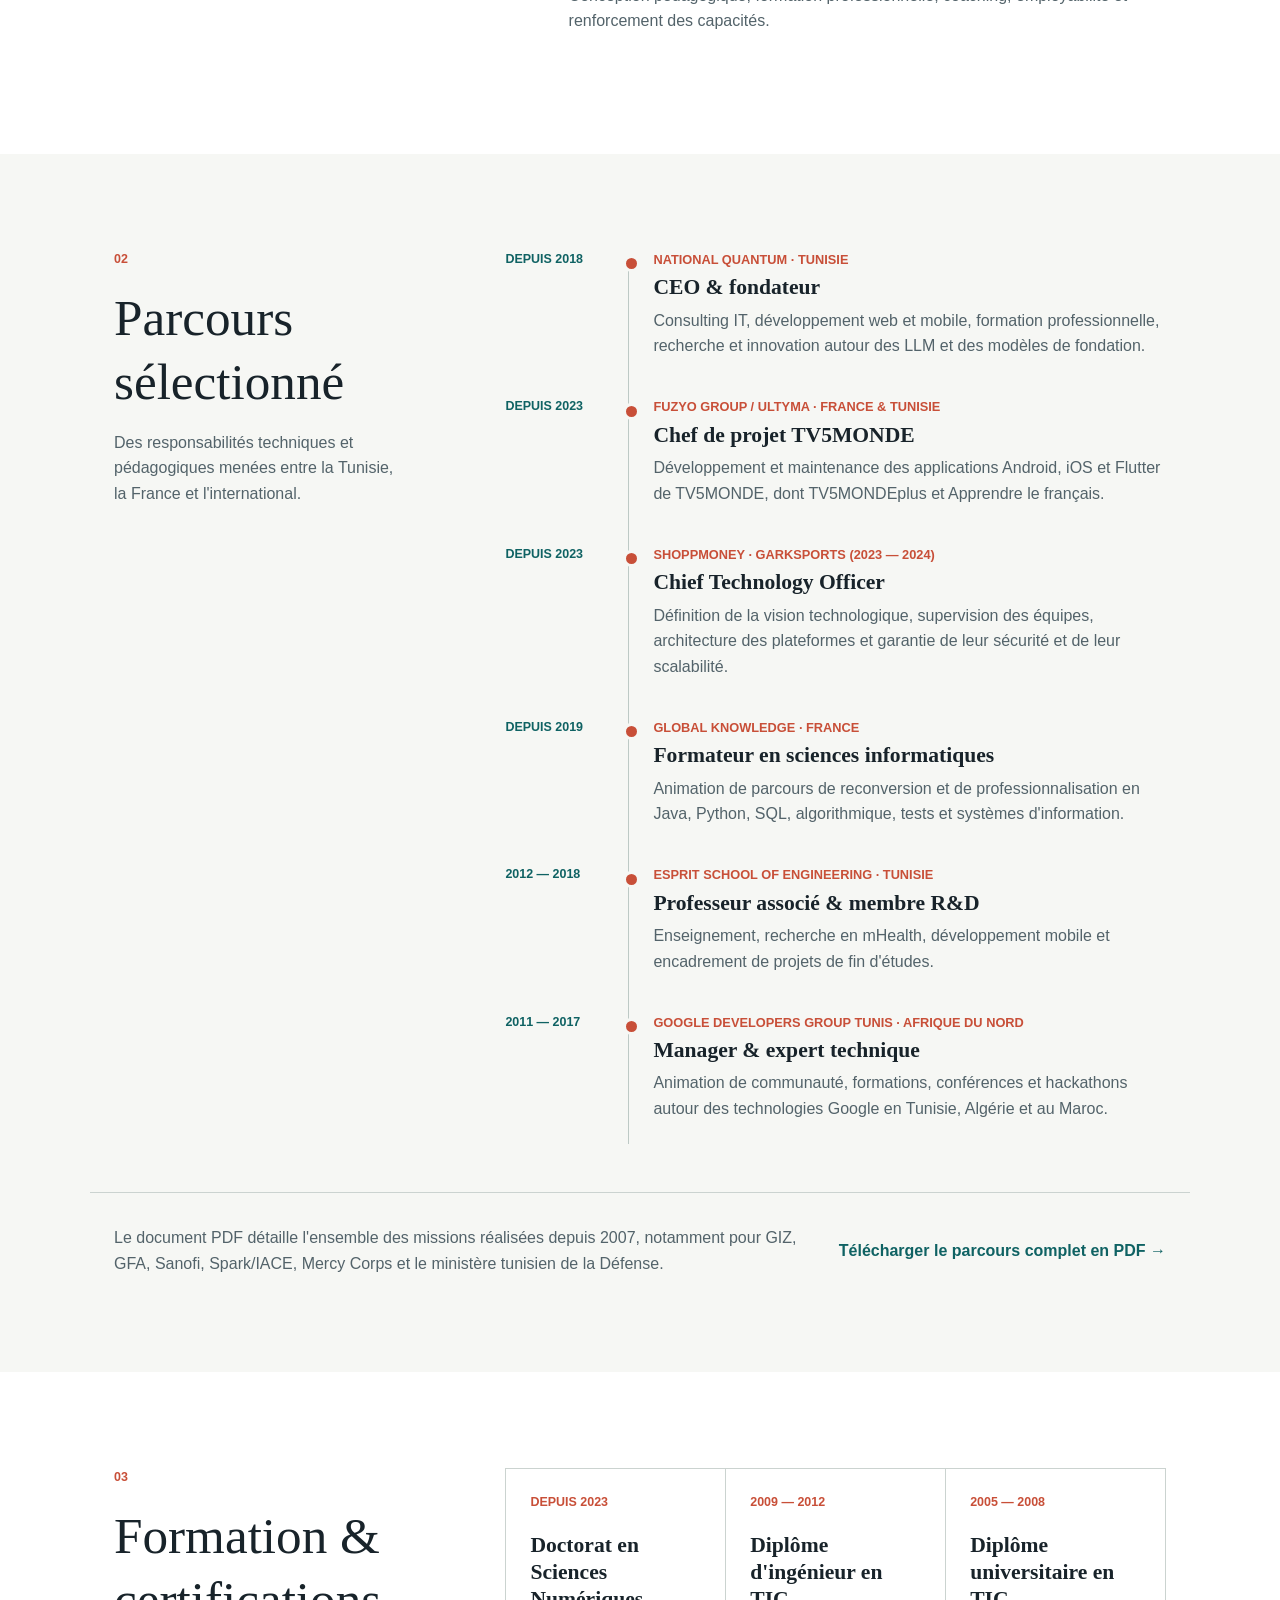
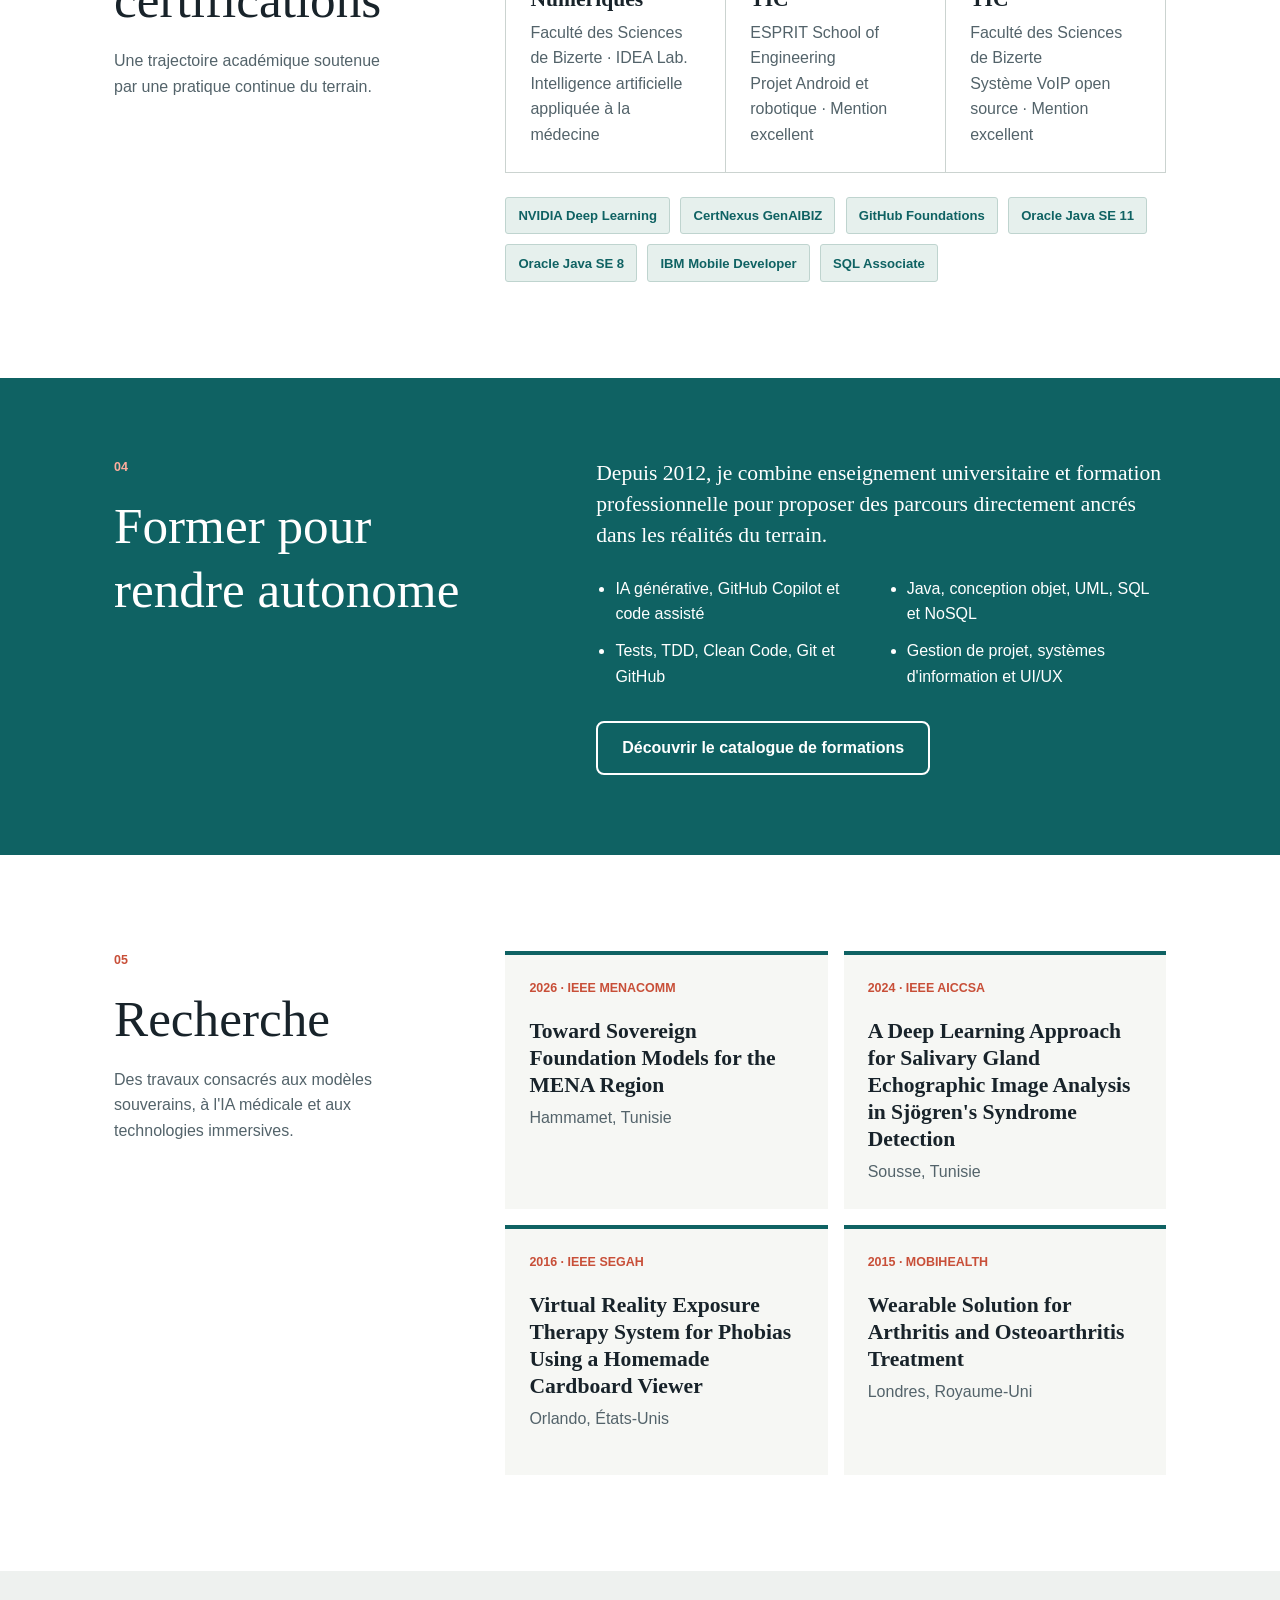
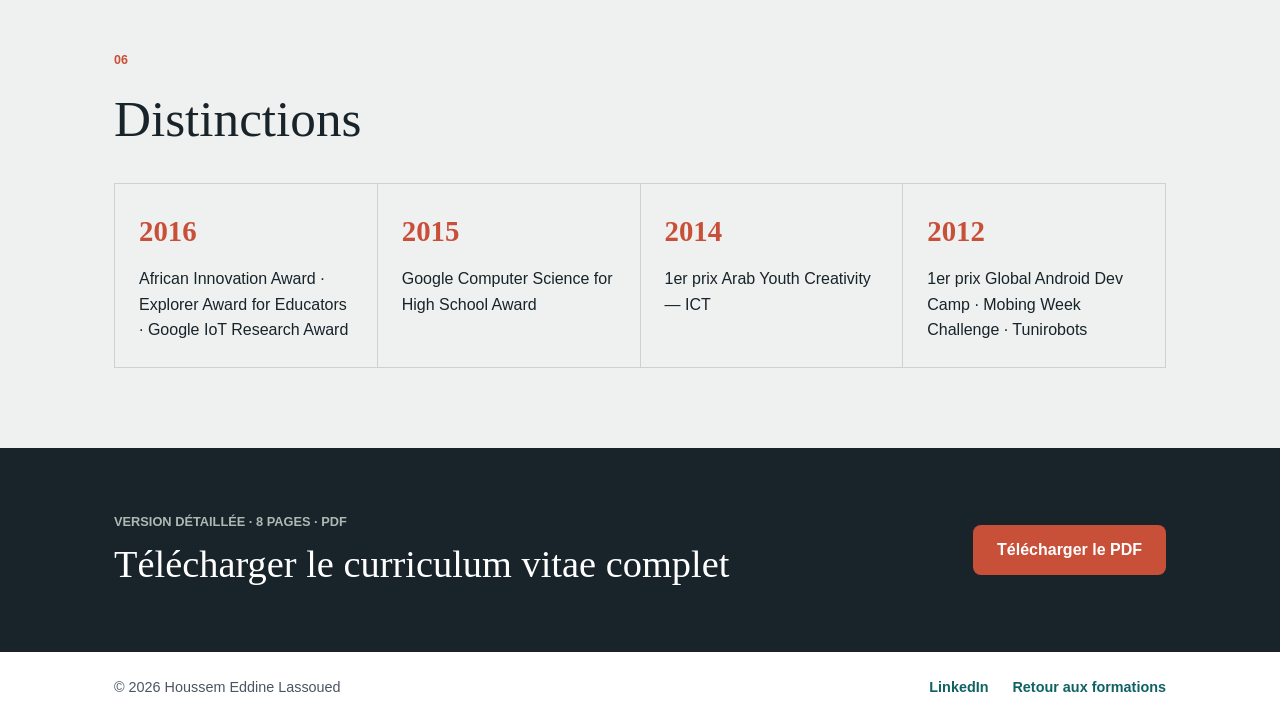
==== commit f41910e3: "Improve training catalog navigation and portfolio" ====
--- a/cv.html
+++ b/cv.html
@@ -20,7 +20,7 @@
           <li><a href="#expertise">Expertise</a></li>
           <li><a href="#parcours">Parcours</a></li>
           <li><a href="#recherche">Recherche</a></li>
-          <li><a class="btn-cv" href="assets/cv/cv.pdf" download>Télécharger le PDF</a></li>
+          <li><a class="btn-cv" href="assets/cv/CV-HoussemEddineLassoued-2026.pdf" download="CV-HoussemEddineLassoued-2026.pdf">Télécharger le PDF</a></li>
         </ul>
       </nav>
     </div>
@@ -35,13 +35,13 @@
           <p class="cv-role">CEO &amp; Consultant Senior IT · Formateur professionnel · Chercheur en IA · Enseignant universitaire</p>
           <p class="cv-summary">J'accompagne les organisations, les équipes techniques et les talents dans leurs projets d'intelligence artificielle, de transformation digitale et de développement logiciel, de la stratégie à la mise en œuvre.</p>
           <div class="cv-actions">
-            <a class="btn btn-primary" href="assets/cv/cv.pdf" download>Télécharger le CV complet</a>
+            <a class="btn btn-primary" href="assets/cv/CV-HoussemEddineLassoued-2026.pdf" download="CV-HoussemEddineLassoued-2026.pdf">Télécharger le CV complet</a>
             <a class="btn cv-linkedin" href="https://www.linkedin.com/in/houssemeddinelassoued/" target="_blank" rel="noopener noreferrer">Voir mon LinkedIn</a>
             <a class="cv-text-link" href="#parcours">Explorer mon parcours <span aria-hidden="true">↓</span></a>
           </div>
         </div>
         <aside class="cv-profile-panel" aria-label="Profil en bref">
-          <img class="cv-photo" src="assets/Houssem-2026-bleu.jpg" alt="Portrait de Houssem Eddine Lassoued en chemise bleue" width="1920" height="2400" fetchpriority="high">
+            <img class="cv-photo" src="assets/Houssem-2026-bleu.jpg" alt="Portrait de Houssem Eddine Lassoued en chemise bleue" width="1856" height="2304" fetchpriority="high">
           <dl class="cv-quick-facts">
             <div><dt>Fonctions</dt><dd>CEO, consultant, formateur et chercheur</dd></div>
             <div><dt>Spécialités</dt><dd>IA générative, développement logiciel, transformation digitale</dd></div>
@@ -125,7 +125,7 @@
       </div>
       <div class="container cv-full-document">
         <p>Le document PDF détaille l'ensemble des missions réalisées depuis 2007, notamment pour GIZ, GFA, Sanofi, Spark/IACE, Mercy Corps et le ministère tunisien de la Défense.</p>
-        <a href="assets/cv/cv.pdf" download>Consulter le parcours complet dans le PDF <span aria-hidden="true">→</span></a>
+        <a href="assets/cv/CV-HoussemEddineLassoued-2026.pdf" download="CV-HoussemEddineLassoued-2026.pdf">Télécharger le parcours complet en PDF <span aria-hidden="true">→</span></a>
       </div>
     </section>
 
@@ -206,7 +206,7 @@
     <section class="cv-download" aria-labelledby="download-title">
       <div class="container cv-download-inner">
         <div><p>Version détaillée · 8 pages · PDF</p><h2 id="download-title">Télécharger le curriculum vitae complet</h2></div>
-        <a class="btn btn-primary" href="assets/cv/cv.pdf" download>Télécharger le PDF</a>
+        <a class="btn btn-primary" href="assets/cv/CV-HoussemEddineLassoued-2026.pdf" download="CV-HoussemEddineLassoued-2026.pdf">Télécharger le PDF</a>
       </div>
     </section>
   </main>
--- a/styles.css
+++ b/styles.css
@@ -96,6 +96,33 @@
 
 .btn-cv:hover {
   background: var(--color-primary-dark);
+}
+
+.sidebar-menu-toggle {
+  display: none;
+  align-items: center;
+  gap: 0.45rem;
+  background: none;
+  border: none;
+  color: var(--color-text);
+  font: inherit;
+  font-weight: 700;
+  cursor: pointer;
+  padding: 0.45rem 0.65rem;
+  margin-right: 0.5rem;
+  border-radius: 6px;
+}
+
+.sidebar-menu-toggle:hover,
+.sidebar-menu-toggle:focus-visible {
+  color: var(--color-primary);
+  background: #eff6ff;
+}
+
+@media (max-width: 1100px) {
+  .sidebar-menu-toggle {
+    display: flex;
+  }
 }
 
 .nav-toggle {
@@ -540,11 +567,9 @@
 
 .cv-photo {
   display: block;
-  width: min(100%, 320px);
-  aspect-ratio: 4 / 5;
+  width: min(78%, 260px);
+  height: auto;
   margin: 0 auto 2rem;
-  object-fit: cover;
-  object-position: center 32%;
   background: #e9eceb;
   border-radius: 12px;
   box-shadow:
@@ -932,6 +957,237 @@
   text-decoration: none;
 }
 
+/* ===== Formations Sidebar ===== */
+.formations-sidebar {
+  position: fixed;
+  top: 60px;
+  left: 0;
+  height: calc(100vh - 60px);
+  width: 280px;
+  background: var(--color-bg-alt);
+  border-right: 1px solid var(--color-border);
+  overflow-y: auto;
+  z-index: 90;
+  transition: transform 0.3s ease;
+  box-shadow: 2px 0 8px rgba(0, 0, 0, 0.05);
+  transform: translateX(0);
+}
+
+.sidebar-backdrop {
+  display: none;
+}
+
+.sidebar-header {
+  padding: 1.5rem 1.5rem 1rem;
+  border-bottom: 1px solid var(--color-border);
+  position: sticky;
+  top: 0;
+  background: var(--color-bg-alt);
+  z-index: 10;
+  display: flex;
+  justify-content: space-between;
+  align-items: center;
+}
+
+.sidebar-header h2 {
+  margin: 0;
+  font-size: 1.1rem;
+  font-weight: 700;
+  color: var(--color-text);
+}
+
+.sidebar-header .sidebar-toggle {
+  display: none;
+  background: none;
+  border: none;
+  font-size: 1.5rem;
+  cursor: pointer;
+  padding: 0;
+  color: var(--color-text-light);
+}
+
+.sidebar-toggle {
+  display: none;
+  position: fixed;
+  top: 70px;
+  left: 10px;
+  z-index: 85;
+  padding: 0.5rem 1rem;
+  background: var(--color-primary);
+  color: white;
+  border: none;
+  border-radius: var(--radius);
+  cursor: pointer;
+  font-weight: 600;
+}
+
+.sidebar-nav {
+  padding: 1rem 0;
+}
+
+.sidebar-section {
+  padding: 0.75rem 1.5rem;
+}
+
+.sidebar-section h3 {
+  margin: 1rem 0 0.5rem 0;
+  font-size: 0.85rem;
+  font-weight: 700;
+  text-transform: uppercase;
+  letter-spacing: 0.05em;
+  color: #64748b;
+}
+
+.sidebar-section:first-child h3 {
+  margin-top: 0;
+}
+
+.sidebar-section ul {
+  list-style: none;
+  margin: 0;
+  padding: 0;
+  display: flex;
+  flex-direction: column;
+  gap: 0.25rem;
+}
+
+.sidebar-section li {
+  margin: 0;
+}
+
+.sidebar-section a {
+  display: flex;
+  align-items: center;
+  gap: 0.5rem;
+  padding: 0.4rem 0.75rem;
+  text-decoration: none;
+  color: var(--color-text-light);
+  font-size: 0.85rem;
+  border-radius: 4px;
+  transition: all 0.2s ease;
+}
+
+.sidebar-section a:hover,
+.sidebar-section a:focus-visible,
+.sidebar-section a.is-active {
+  background: rgba(37, 99, 235, 0.08);
+  color: var(--color-primary);
+}
+
+.sidebar-section a.is-active {
+  box-shadow: inset 3px 0 0 var(--color-primary);
+  font-weight: 700;
+}
+
+.sidebar-section code {
+  font-size: 0.7rem;
+  font-weight: 700;
+  background: rgba(37, 99, 235, 0.1);
+  color: var(--color-primary);
+  padding: 2px 5px;
+  border-radius: 3px;
+  white-space: nowrap;
+  font-family: "Courier New", monospace;
+  flex-shrink: 0;
+}
+
+/* Training codes in titles */
+.training-code {
+  display: inline-block;
+  font-size: 0.75rem;
+  font-weight: 700;
+  background: #dbeafe;
+  color: #1e40af;
+  padding: 4px 8px;
+  border-radius: 4px;
+  margin-right: 0.5rem;
+  font-family: "Courier New", monospace;
+  letter-spacing: 0.05em;
+}
+
+.training code.training-code {
+  display: inline-block;
+}
+
+.training h3 {
+  display: flex;
+  align-items: center;
+  gap: 0.5rem;
+}
+
+body:not(.cv-page) main#main-content,
+body:not(.cv-page) .site-footer {
+  margin-left: 280px;
+}
+
+/* Mobile adjustments for sidebar */
+@media (max-width: 1100px) {
+  .formations-sidebar {
+    transform: translateX(-100%);
+  }
+
+  body:not(.cv-page) main#main-content,
+  body:not(.cv-page) .site-footer {
+    margin-left: 0;
+  }
+
+  .sidebar-header .sidebar-toggle {
+    display: block;
+  }
+
+  .formations-sidebar.open {
+    transform: translateX(0);
+  }
+
+  .sidebar-backdrop {
+    position: fixed;
+    inset: 60px 0 0;
+    z-index: 80;
+    display: block;
+    border: 0;
+    background: rgba(15, 23, 42, 0.45);
+    opacity: 0;
+    visibility: hidden;
+    transition: opacity 0.25s ease, visibility 0.25s ease;
+  }
+
+  .formations-sidebar.open + .sidebar-backdrop {
+    opacity: 1;
+    visibility: visible;
+  }
+}
+
+@media (max-width: 768px) {
+  .formations-sidebar {
+    width: min(88vw, 320px);
+  }
+
+  .sidebar-header {
+    padding: 1rem 1.25rem;
+  }
+
+  .sidebar-header h2 {
+    font-size: 1rem;
+  }
+
+  .training h3 {
+    align-items: flex-start;
+    flex-direction: column;
+  }
+
+  .training-code {
+    margin-right: 0;
+  }
+}
+
+@media (prefers-reduced-motion: reduce) {
+  .formations-sidebar,
+  .sidebar-backdrop,
+  .sidebar-section a {
+    transition: none;
+  }
+}
+
 .cv-footer-links {
   display: flex;
   gap: 1.5rem;
@@ -1015,7 +1271,7 @@
   }
 
   .cv-photo {
-    width: min(80vw, 280px);
+    width: min(68vw, 240px);
     border-radius: 10px;
   }
 
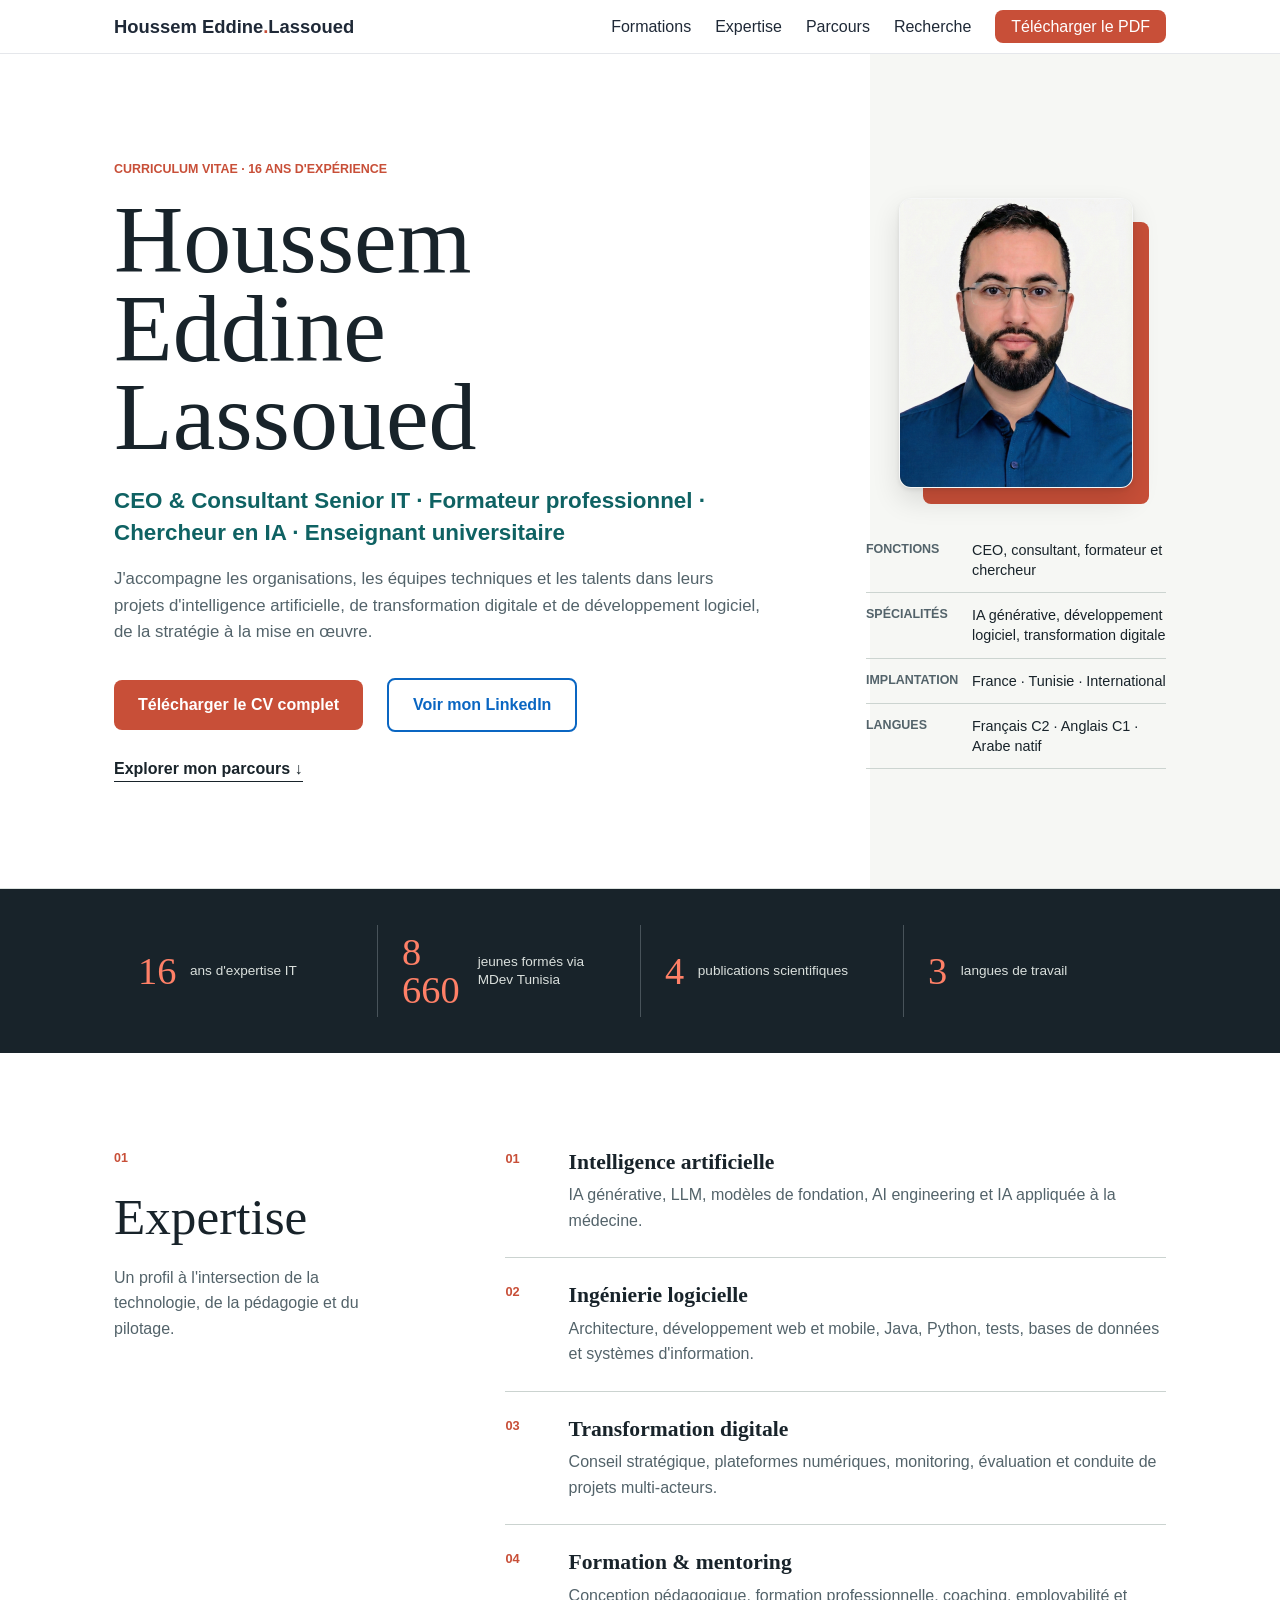
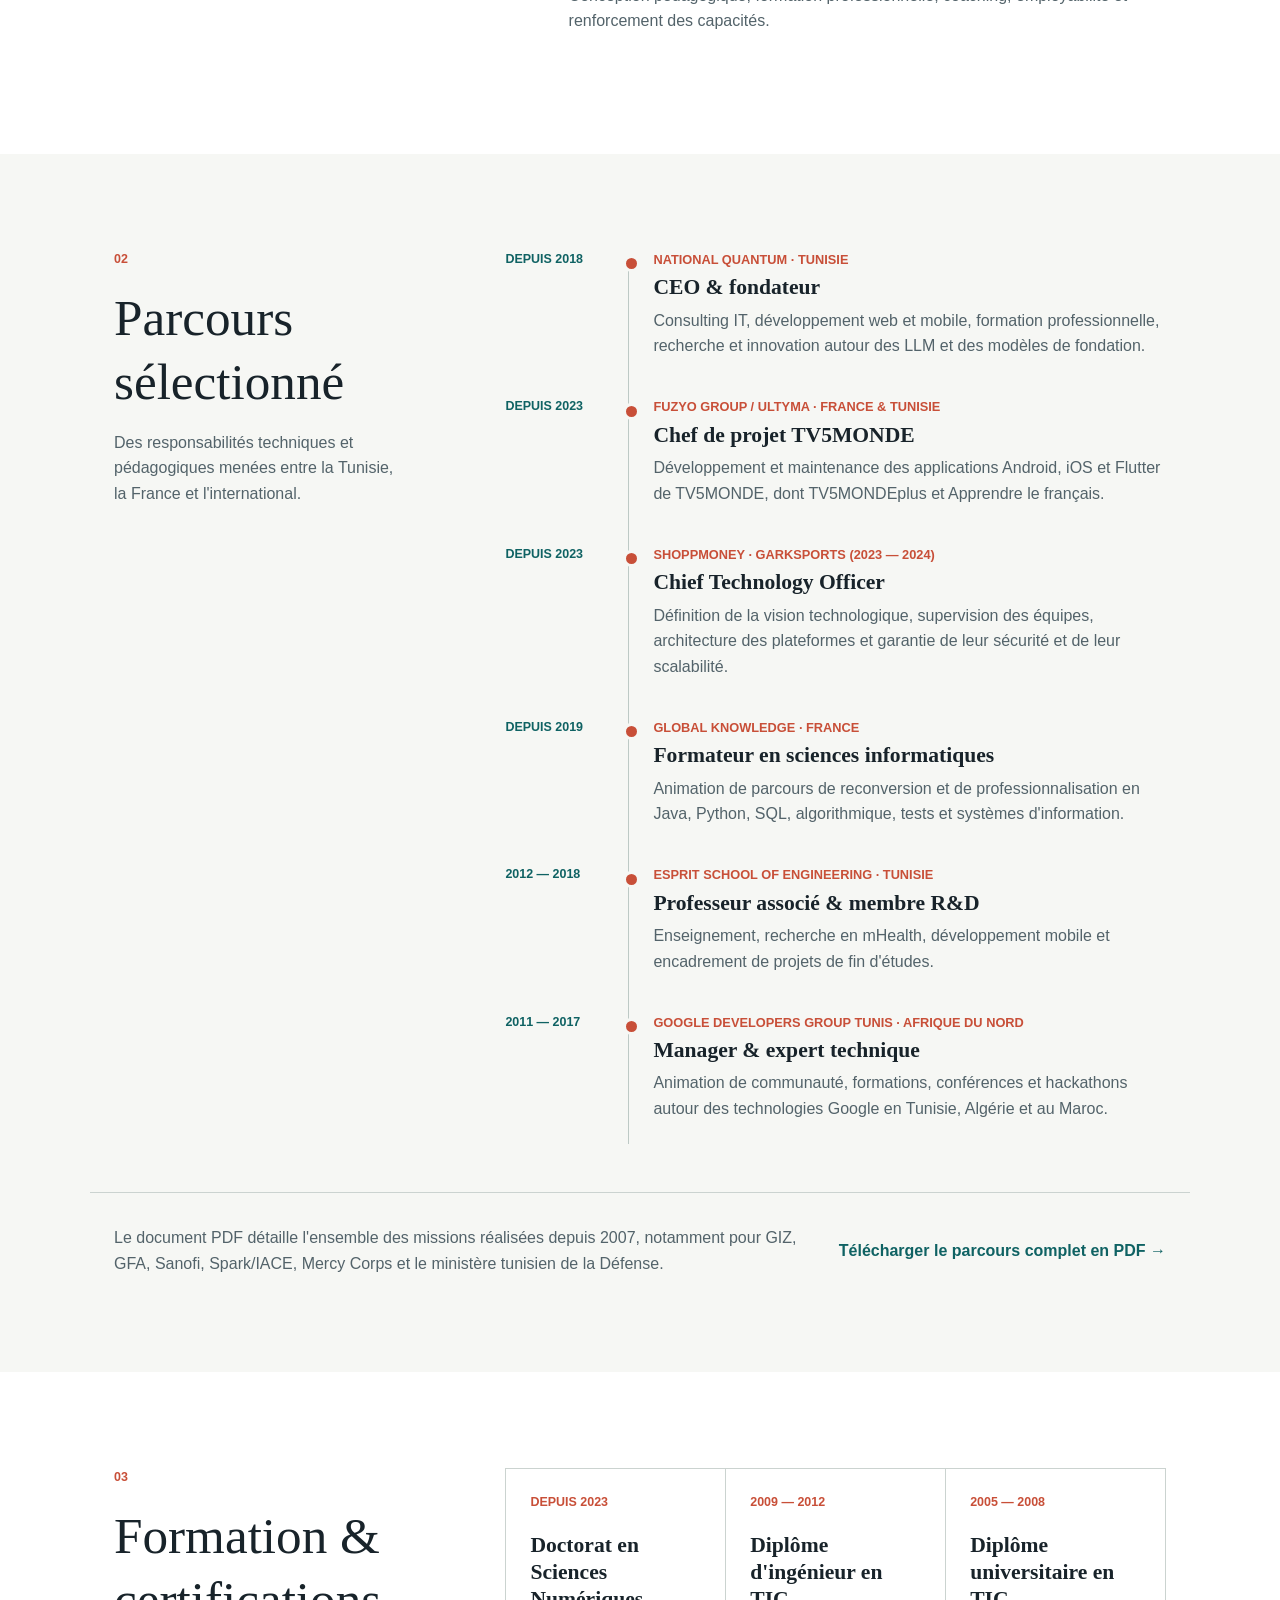
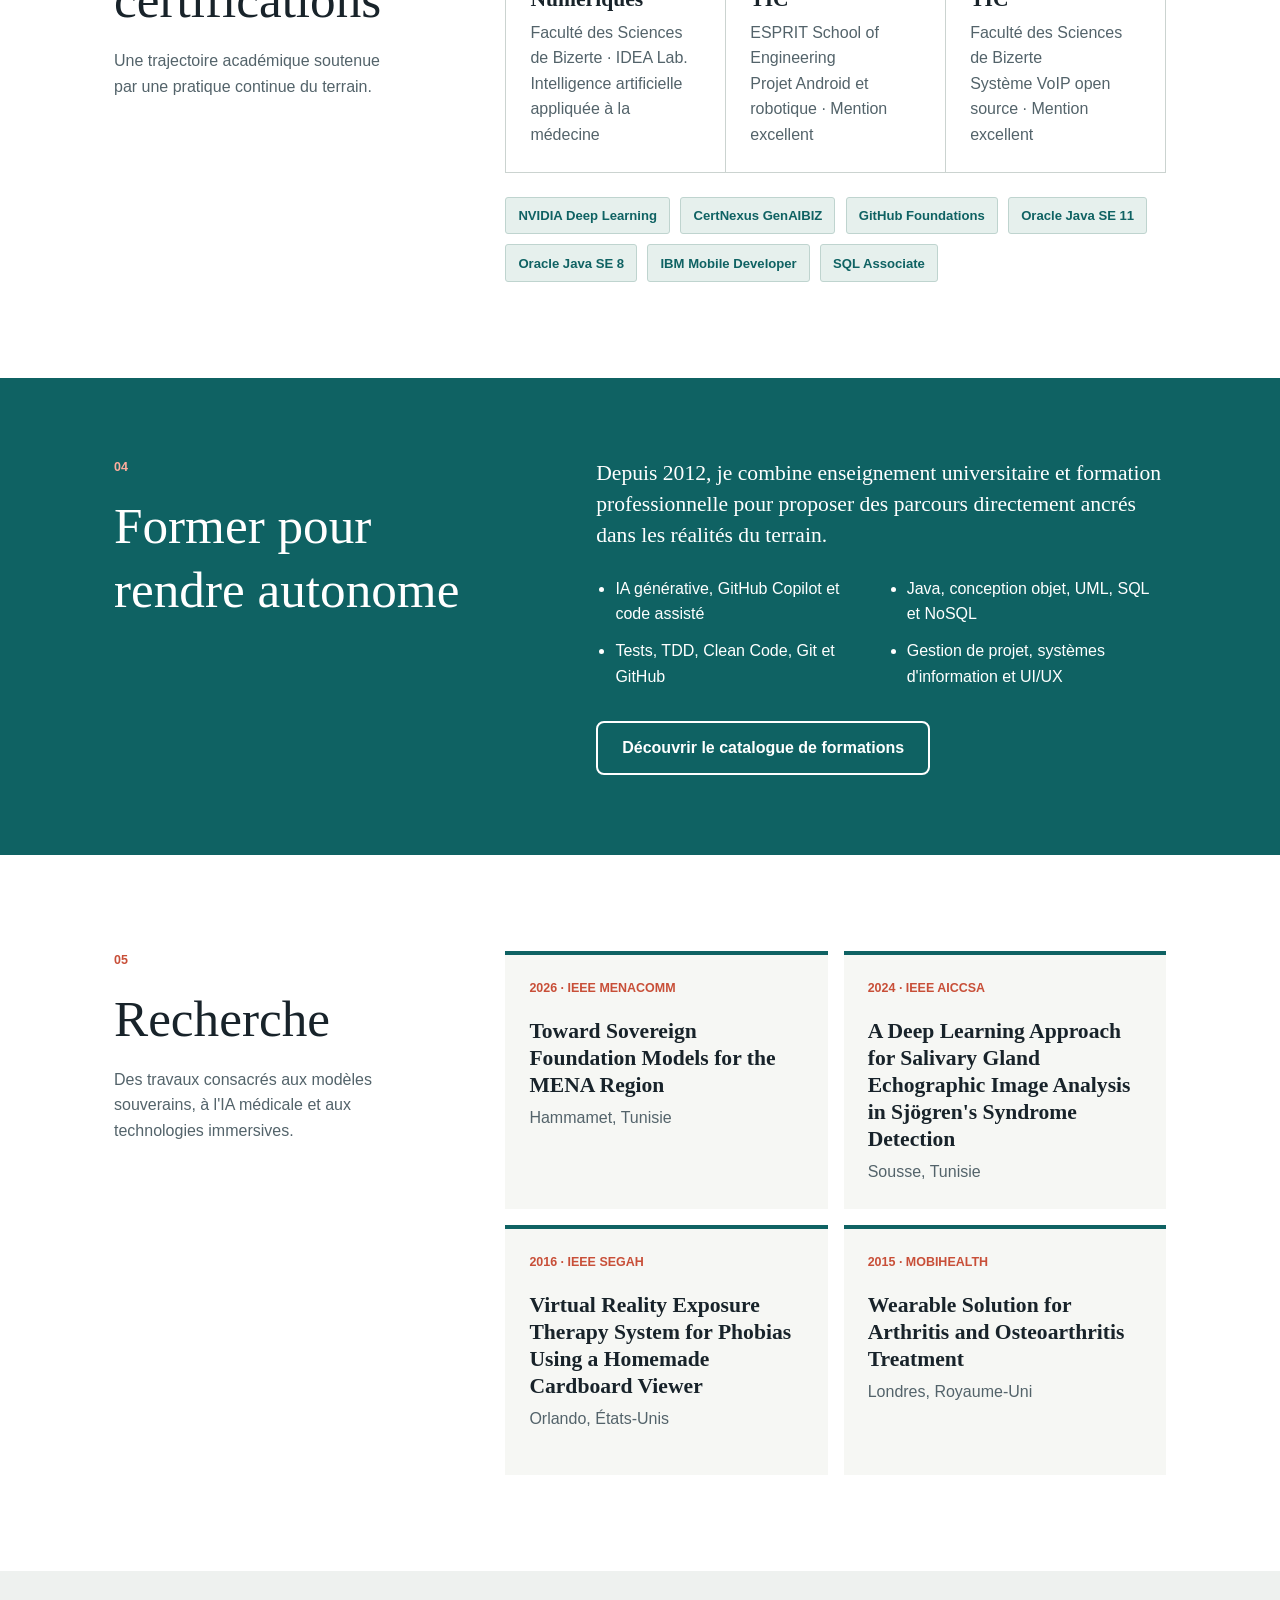
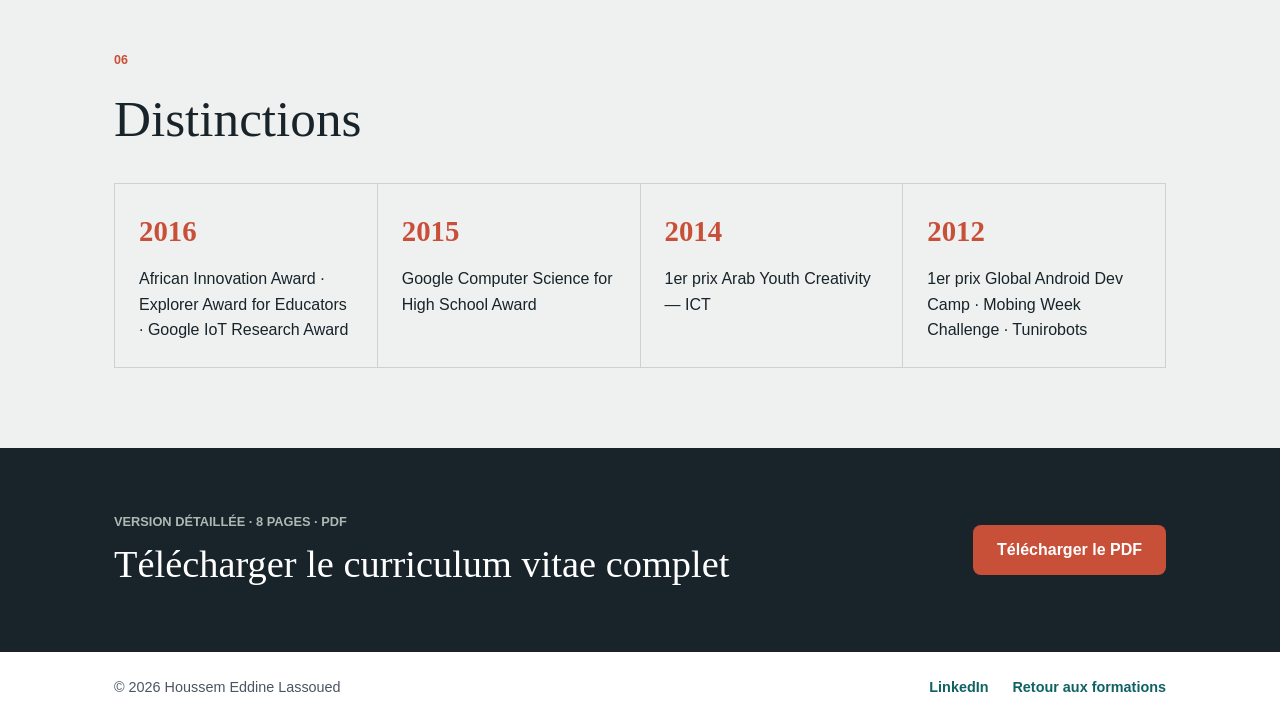
==== commit 39a7bb4a: "Add direct contact details and update branding" ====
--- a/cv.html
+++ b/cv.html
@@ -10,7 +10,7 @@
 <body class="cv-page">
   <header class="site-header">
     <div class="container header-inner">
-      <a href="index.html" class="logo">Formateur<span>.</span>Informatique</a>
+      <a href="index.html" class="logo">Houssem Eddine<span>.</span>Lassoued</a>
       <button class="nav-toggle" id="navToggle" aria-label="Ouvrir le menu" aria-expanded="false" aria-controls="primaryNav">
         <span></span><span></span><span></span>
       </button>
--- a/styles.css
+++ b/styles.css
@@ -429,6 +429,44 @@
   max-width: 600px;
   margin: 0 auto 1.5rem;
   color: var(--color-text-light);
+}
+
+.contact-actions {
+  display: flex;
+  align-items: center;
+  justify-content: center;
+  flex-wrap: wrap;
+  gap: 0.75rem;
+}
+
+.btn-whatsapp {
+  color: #fff;
+  background: #16794b;
+}
+
+.btn-whatsapp:hover,
+.btn-whatsapp:focus-visible {
+  color: #fff;
+  background: #11633d;
+}
+
+.contact-cv-link {
+  padding: 0.7rem 0.4rem;
+  color: var(--color-text);
+  font-weight: 700;
+  text-underline-offset: 4px;
+}
+
+@media (max-width: 600px) {
+  .contact-actions {
+    align-items: stretch;
+    flex-direction: column;
+  }
+
+  .contact-actions .btn {
+    width: 100%;
+    overflow-wrap: anywhere;
+  }
 }
 
 /* ===== Footer ===== */
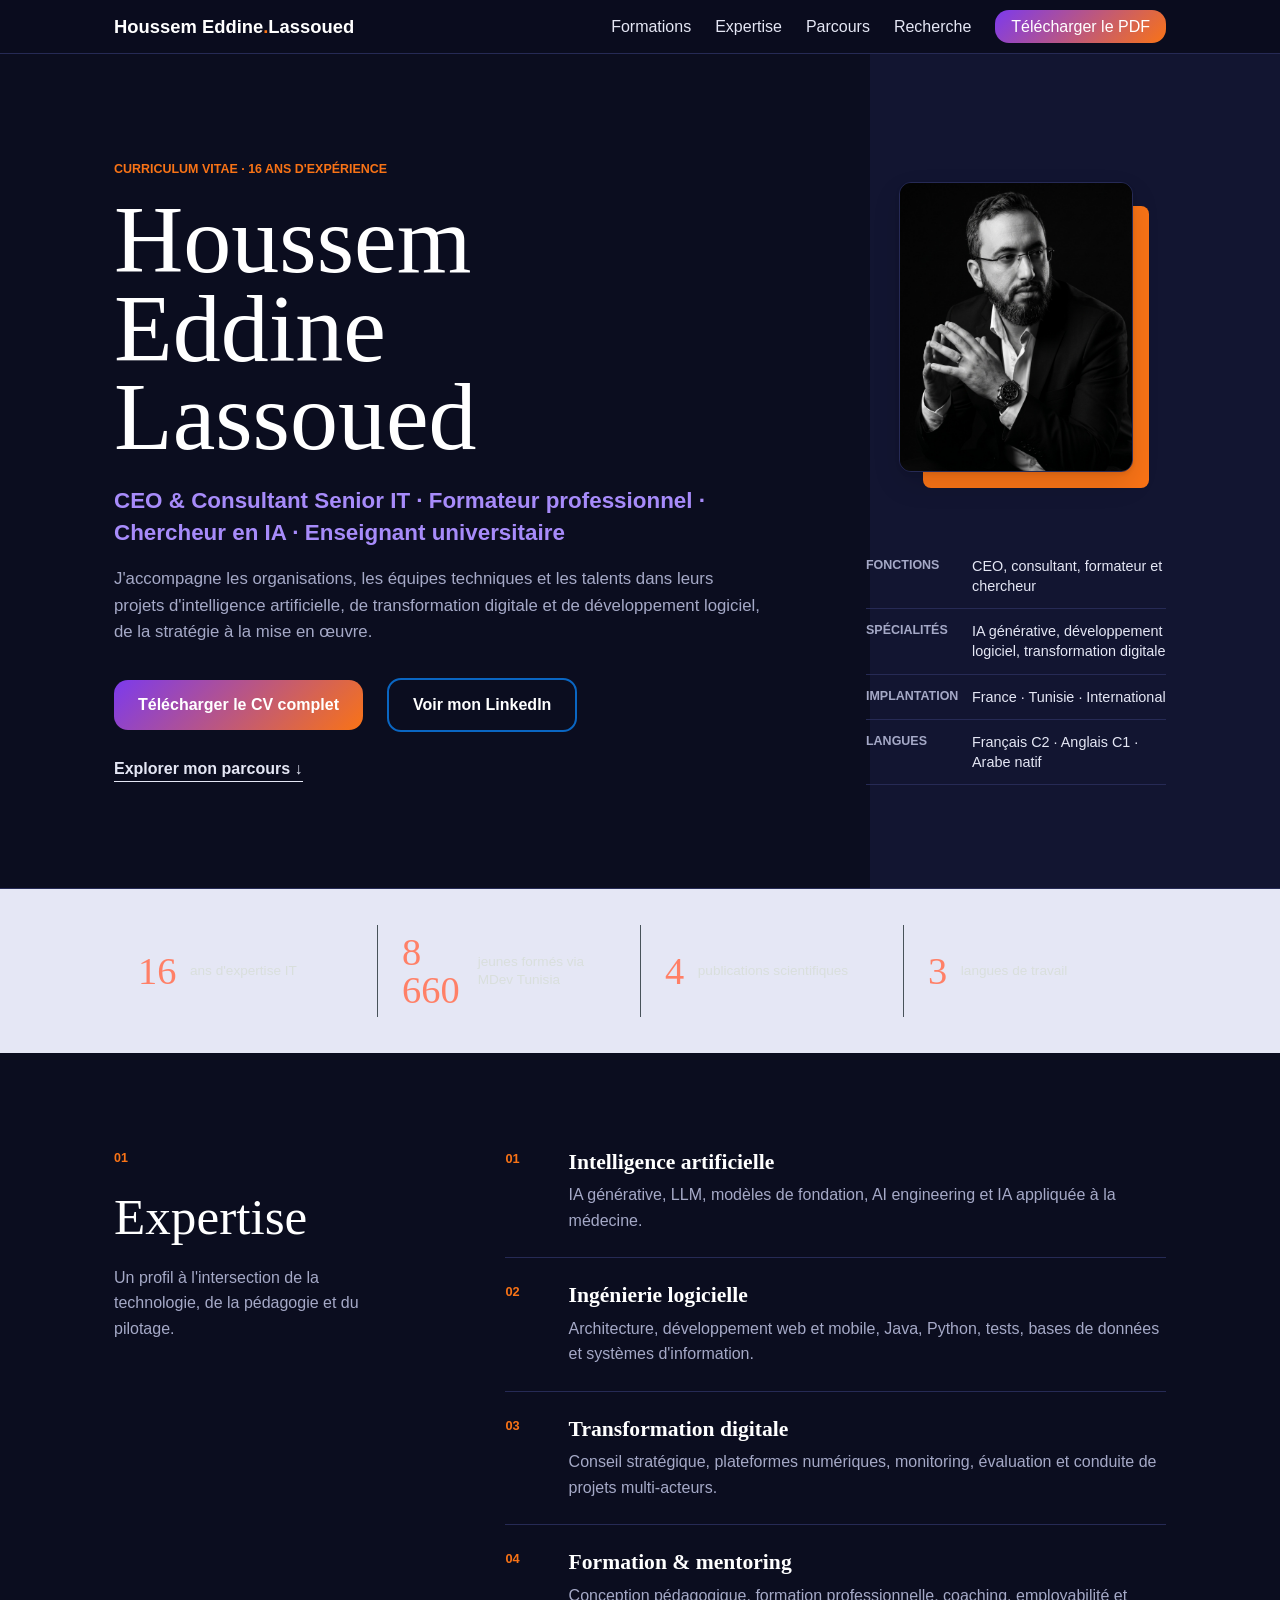
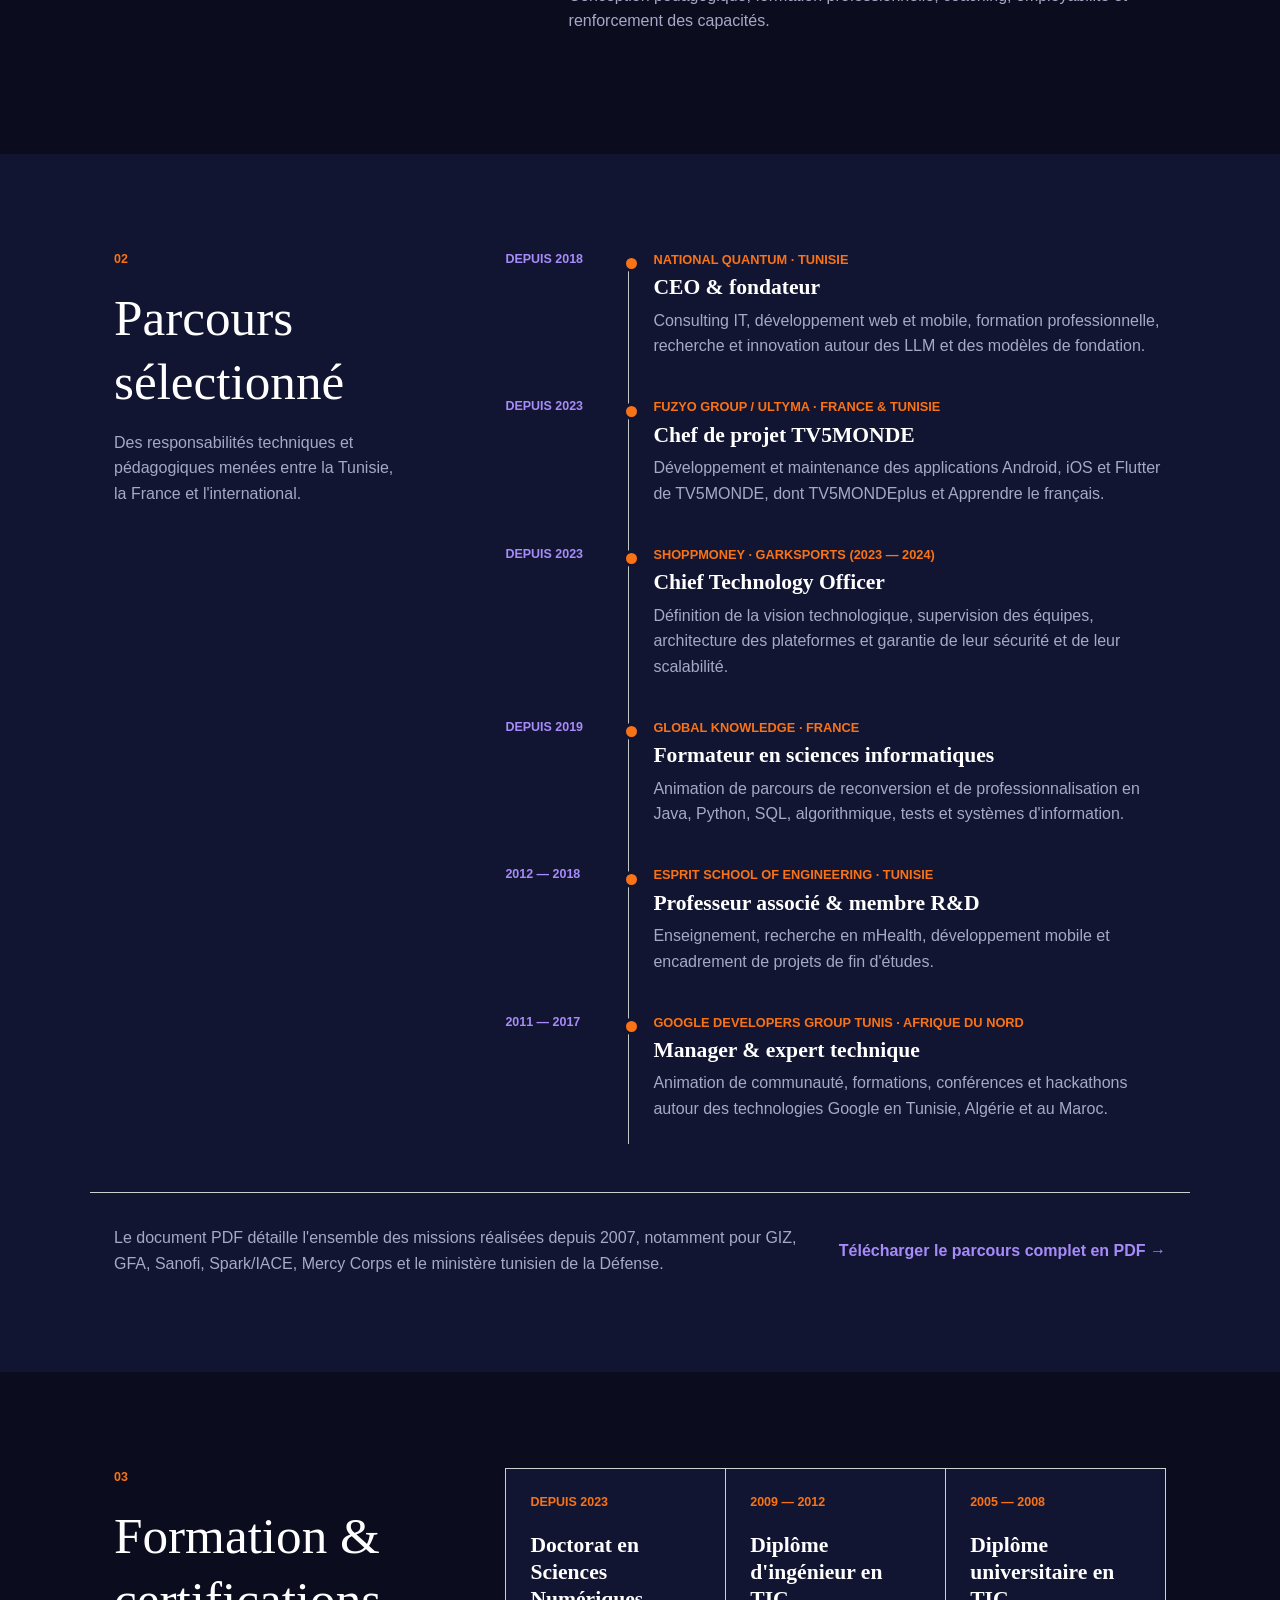
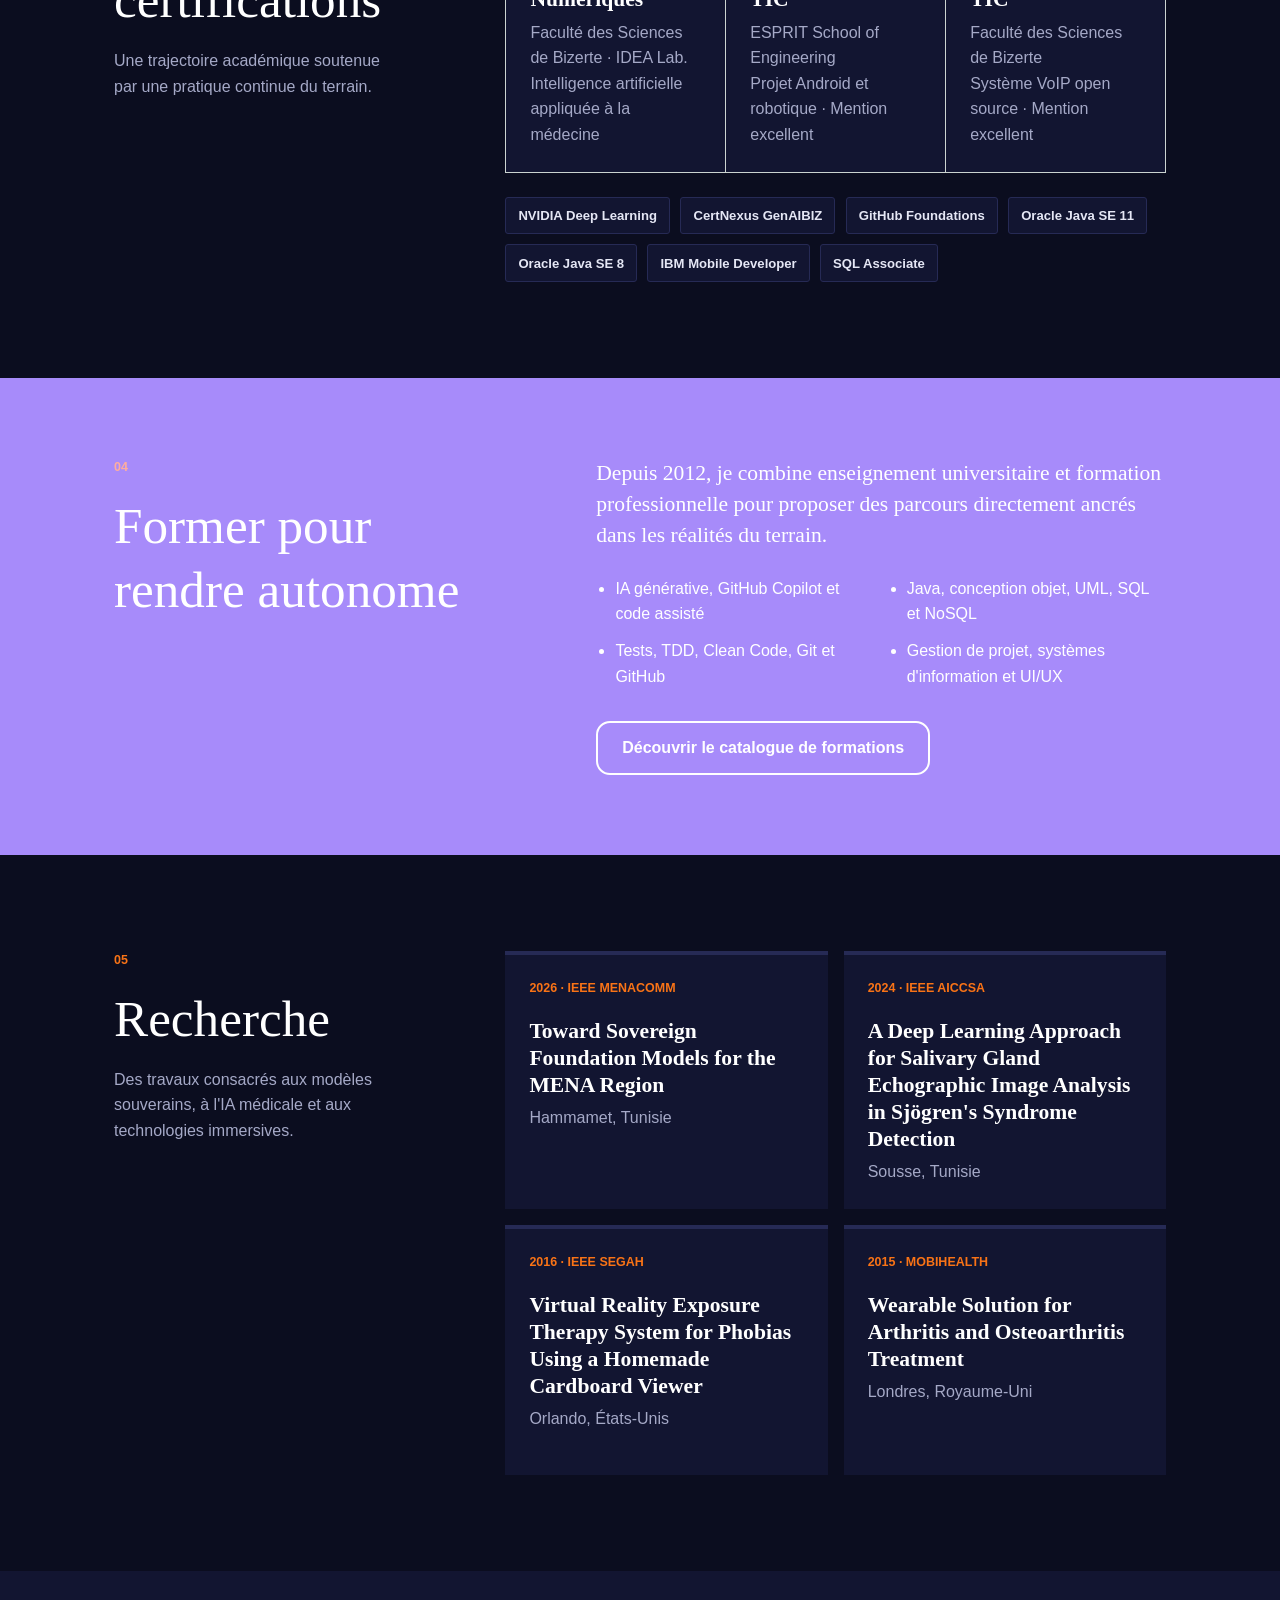
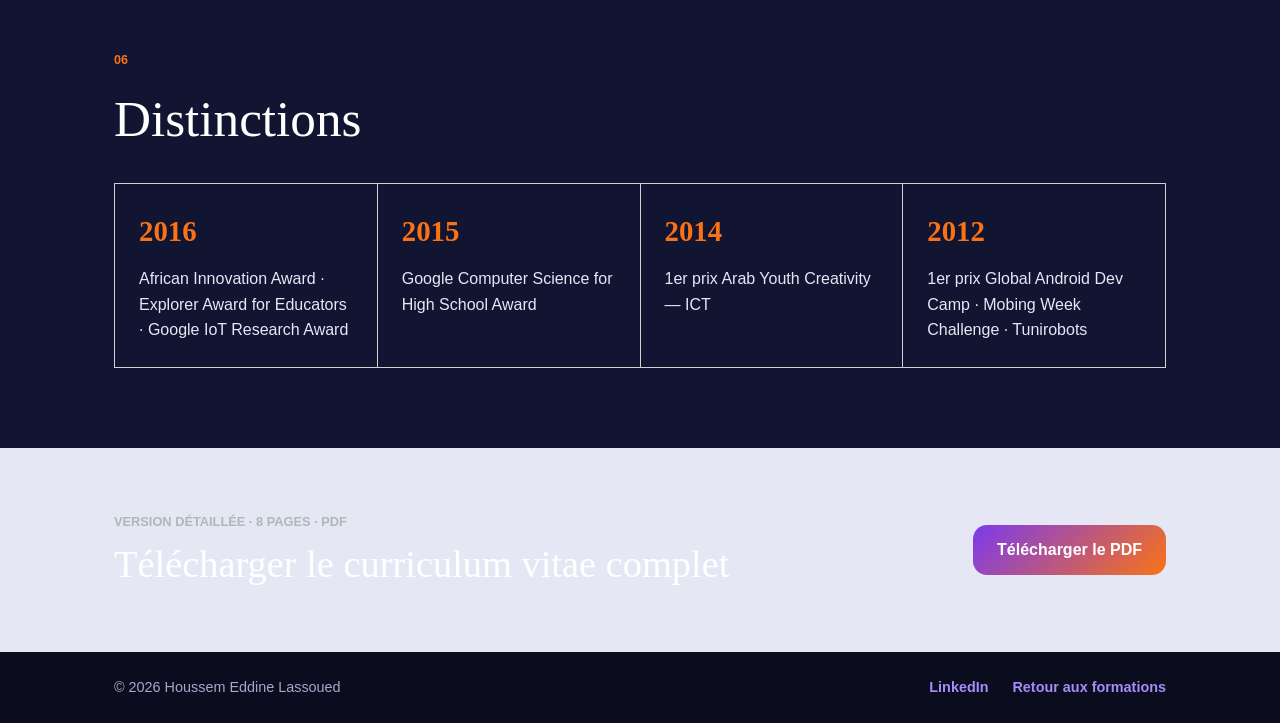
==== commit fb7f0551: "Nouvelle photo, thème académie sombre, lightbox photo de profil Co-authored-by: Copilot <223556219+C" ====
--- a/cv.html
+++ b/cv.html
@@ -41,7 +41,13 @@
           </div>
         </div>
         <aside class="cv-profile-panel" aria-label="Profil en bref">
-            <img class="cv-photo" src="assets/Houssem-2026-bleu.jpg" alt="Portrait de Houssem Eddine Lassoued en chemise bleue" width="1856" height="2304" fetchpriority="high">
+            <button type="button" class="cv-photo-btn" id="photoOpen" aria-haspopup="dialog" aria-label="Agrandir la photo de profil">
+            <img class="cv-photo" src="assets/Houssem-2026-noir.jpg" alt="Portrait de Houssem Eddine Lassoued" fetchpriority="high">
+          </button>
+          <div class="photo-lightbox" id="photoLightbox" role="dialog" aria-modal="true" aria-label="Photo de profil" hidden>
+            <button type="button" class="photo-close" id="photoClose" aria-label="Fermer">&times;</button>
+            <img src="assets/Houssem-2026-noir.jpg" alt="Portrait de Houssem Eddine Lassoued">
+          </div>
           <dl class="cv-quick-facts">
             <div><dt>Fonctions</dt><dd>CEO, consultant, formateur et chercheur</dd></div>
             <div><dt>Spécialités</dt><dd>IA générative, développement logiciel, transformation digitale</dd></div>
--- a/styles.css
+++ b/styles.css
@@ -1395,3 +1395,95 @@
     gap: 0.2rem;
   }
 }
+
+/* ===== Thème académie (sombre, accent dégradé) ===== */
+:root {
+  --color-primary: #7c3aed;
+  --color-primary-dark: #6d28d9;
+  --color-text: #e5e7f5;
+  --color-text-light: #a5a9c7;
+  --color-bg: #0b0d1f;
+  --color-bg-alt: #121531;
+  --color-border: #262a55;
+  --radius: 14px;
+}
+
+body { background: var(--color-bg); color: var(--color-text); }
+a { color: #a78bfa; }
+.site-header { background: rgba(11, 13, 31, 0.92); backdrop-filter: blur(8px); }
+.logo { color: #fff; }
+.logo span { color: #f97316; }
+.primary-nav a { color: var(--color-text); }
+.hero {
+  background: radial-gradient(circle at 20% 10%, rgba(124, 58, 237, 0.45), transparent 55%),
+    radial-gradient(circle at 85% 90%, rgba(249, 115, 22, 0.3), transparent 50%), #0b0d1f;
+  color: #fff;
+}
+.btn-primary, .btn-cv {
+  background: linear-gradient(135deg, #7c3aed, #f97316);
+  color: #fff;
+  border: 0;
+}
+.btn-primary:hover, .btn-cv:hover { filter: brightness(1.1); background: linear-gradient(135deg, #6d28d9, #ea580c); }
+.about, .formations-intro, .training, .formations-sidebar, .sidebar-header {
+  background: var(--color-bg-alt);
+  color: var(--color-text);
+  border-color: var(--color-border);
+}
+.training { border: 1px solid var(--color-border); border-radius: var(--radius); }
+.training h3, h1, h2, h3 { color: #fff; }
+
+.cv-page {
+  --cv-ink: #e5e7f5;
+  --cv-muted: #a5a9c7;
+  --cv-paper: #121531;
+  --cv-accent: #f97316;
+  --cv-teal: #a78bfa;
+  background: #0b0d1f;
+}
+.cv-page .site-header { background: rgba(11, 13, 31, 0.95); }
+.cv-page .btn-cv, .cv-page .btn-primary { background: linear-gradient(135deg, #7c3aed, #f97316); }
+.cv-page .cv-photo { background: #121531; border-color: #262a55; }
+.cv-page .cv-quick-facts div { border-bottom-color: #262a55; }
+
+.cv-photo-btn {
+  display: block;
+  width: 100%;
+  padding: 0;
+  border: 0;
+  background: none;
+  cursor: zoom-in;
+}
+.cv-photo-btn:focus-visible { outline: 3px solid #f97316; outline-offset: 4px; border-radius: 12px; }
+.photo-lightbox {
+  position: fixed;
+  inset: 0;
+  z-index: 1000;
+  display: flex;
+  align-items: center;
+  justify-content: center;
+  padding: 1.5rem;
+  background: rgba(5, 6, 18, 0.92);
+}
+.photo-lightbox[hidden] { display: none; }
+.photo-lightbox img { max-width: 100%; max-height: 90vh; border-radius: 12px; }
+.photo-close {
+  position: absolute;
+  top: 1rem;
+  right: 1.25rem;
+  font-size: 2.5rem;
+  line-height: 1;
+  color: #fff;
+  background: none;
+  border: 0;
+  cursor: pointer;
+}
+
+.cv-hero { background: linear-gradient(90deg, #0b0d1f 0 68%, #121531 68% 100%); border-bottom-color: #262a55; }
+.category-nav a, .modal, .cv-linkedin, .cv-education article, .cv-certifications span,
+.cv-awards, .cv-awards-grid p { background: #121531; color: var(--color-text); border-color: #262a55; }
+.cv-linkedin { color: #fff; border-color: #0a66c2; background: transparent; }
+.cv-page .cv-section, .cv-page section, .cv-page article { border-color: #262a55; }
+@media (max-width: 900px) {
+  .cv-hero { background: #0b0d1f; }
+}
